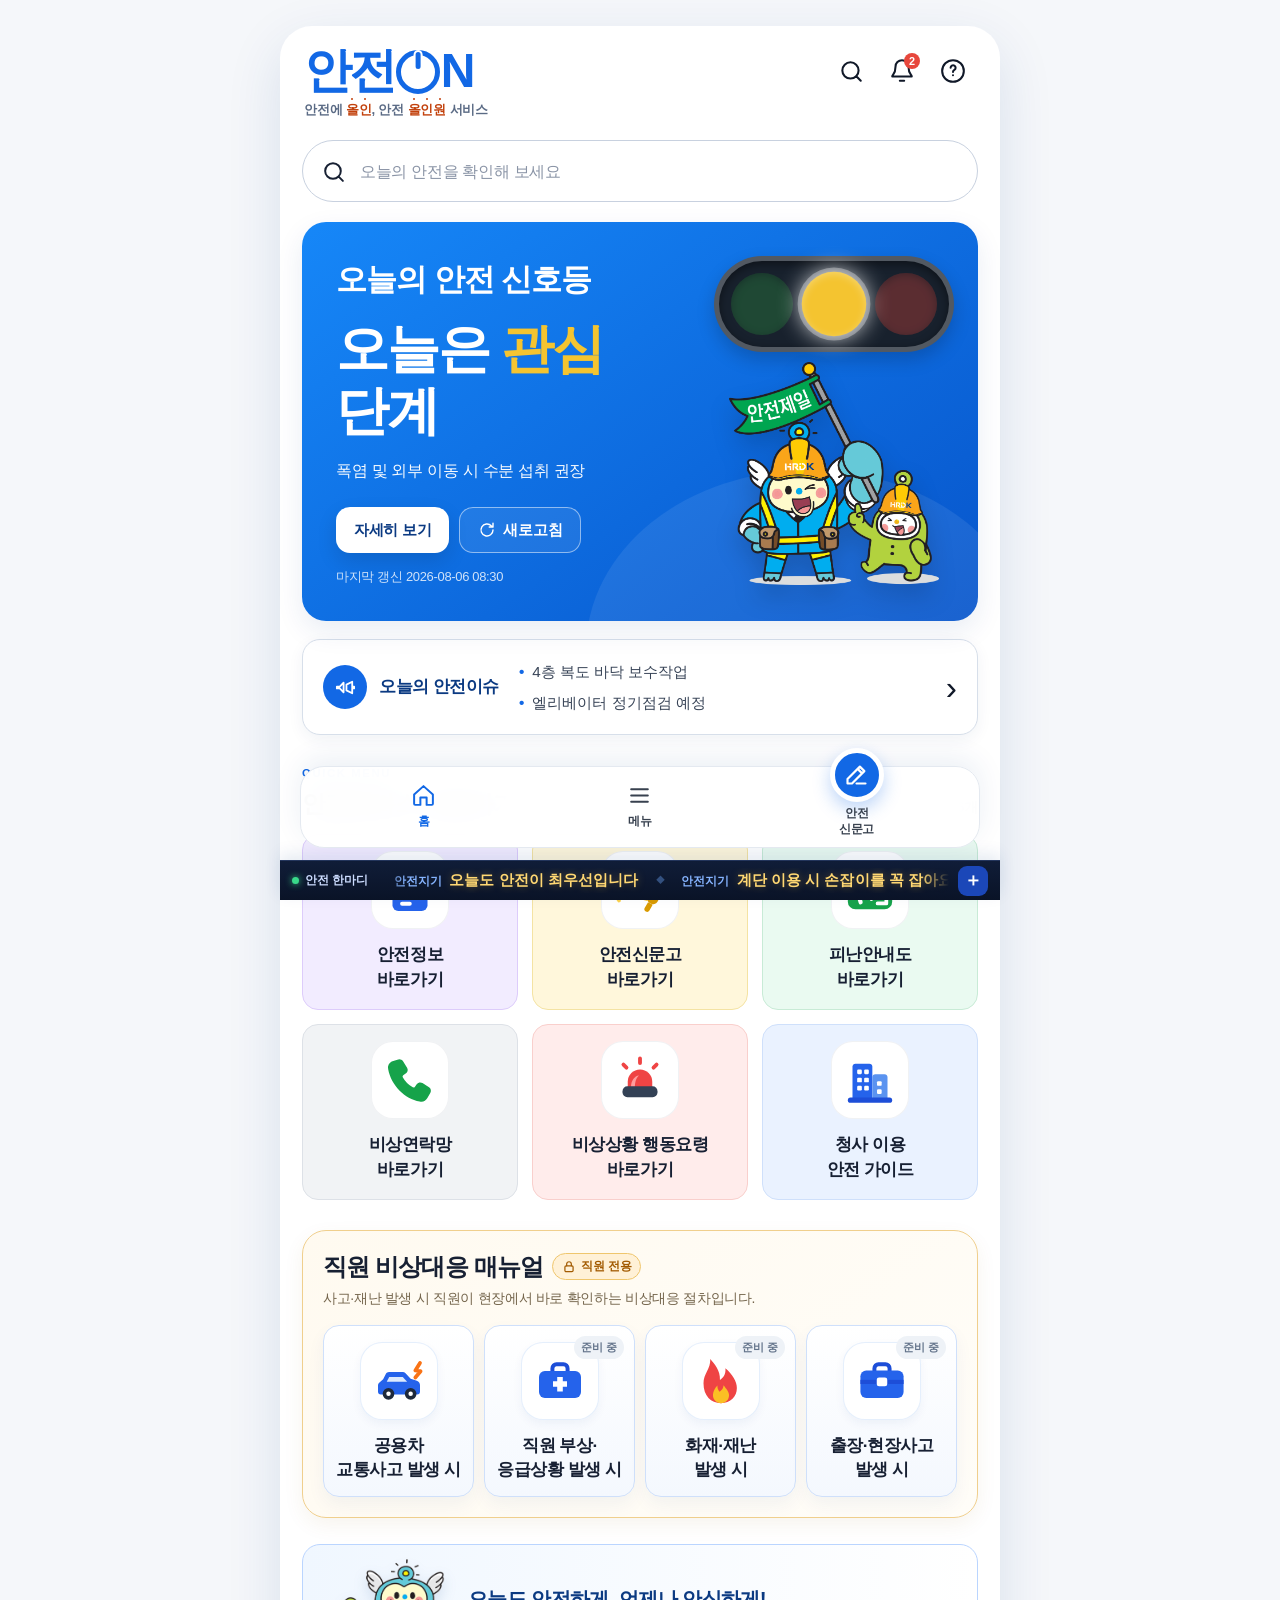
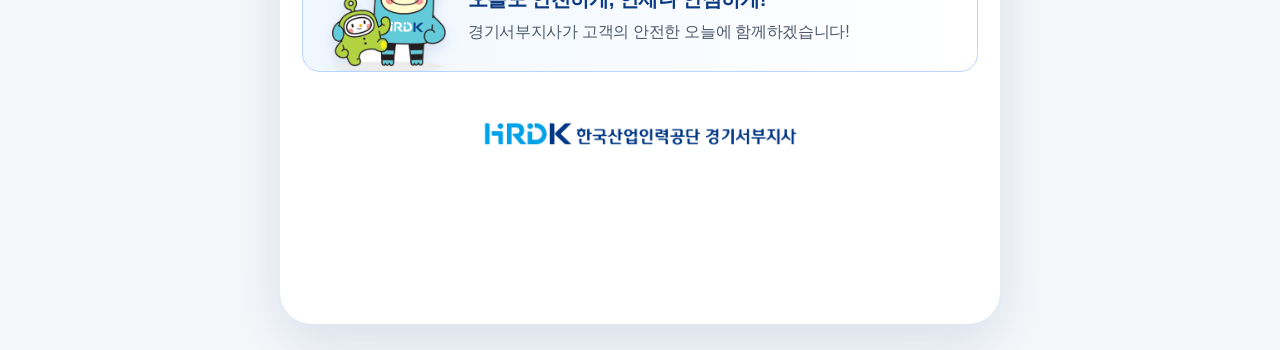
==== index.html @ dd5e11bb "Add files via upload" ====
<!doctype html>
<html lang="ko">
<head>
  <meta charset="utf-8">
  <meta name="viewport" content="width=device-width, initial-scale=1, viewport-fit=cover">
  <meta name="theme-color" content="#1268e5">
  <meta name="description" content="한국산업인력공단 경기서부지사 QR 통합 안전서비스 안전ON">
  <title>안전ON | 경기서부지사</title>
  <link rel="preconnect" href="https://cdn.jsdelivr.net" crossorigin>
  <link rel="stylesheet" as="style" crossorigin
        href="https://cdn.jsdelivr.net/gh/orioncactus/pretendard@v1.3.9/dist/web/variable/pretendardvariable-dynamic-subset.css">
  <style>
:root {
  --navy: #0b3a82;
  --blue: #1268e5;
  --blue-2: #1687f8;
  --pale-blue: #eaf4ff;
  --green: #2e9b43;
  --pale-green: #edf8ee;
  --yellow: #f4c430;
  --pale-yellow: #fff8dc;
  --red: #e7473c;
  --pale-red: #fff0ed;
  --purple: #7057c8;
  --pale-purple: #f4f0ff;
  --ink: #172033;
  --muted: #697386;
  --line: #dce3ec;
  --surface: #ffffff;
  --page: #f5f7fa;
  --shadow: 0 10px 28px rgba(11, 58, 130, 0.09);
  --radius-lg: 24px;
  --radius-md: 18px;
  --bottom-nav-height: 82px;
  --ticker-height: 40px;
  font-family: "Pretendard Variable", Pretendard, -apple-system, BlinkMacSystemFont,
               "Apple SD Gothic Neo", "Noto Sans KR", "Malgun Gothic", sans-serif;
  color: var(--ink);
  background: var(--page);

  /* 타이포 스케일 */
  --fs-display: clamp(2rem, 8vw, 3rem);
  --fs-h1: clamp(1.72rem, 7.2vw, 3.3rem);
  --fs-h2: clamp(1.16rem, 4.6vw, 1.5rem);
  --fs-card: clamp(1rem, 3.9vw, 1.08rem);
  --fs-body: clamp(.9rem, 3.5vw, 1rem);
  --fs-cap: clamp(.78rem, 3.1vw, .88rem);
  --ls-tight: -.03em;
  --ls-snug: -.02em;
}

* { box-sizing: border-box; }
html { scroll-behavior: smooth; background: var(--page); }
body {
  margin: 0; min-width: 320px; background: var(--page); color: var(--ink);
  font-size: 16px; font-weight: 500; line-height: 1.55; letter-spacing: var(--ls-snug);
  word-break: keep-all; overflow-wrap: break-word;
  -webkit-font-smoothing: antialiased; -moz-osx-font-smoothing: grayscale;
  text-rendering: optimizeLegibility;
  font-feature-settings: "tnum" 1;
}
h1, h2, h3 { letter-spacing: var(--ls-tight); }
button, input { font: inherit; }
button { -webkit-tap-highlight-color: transparent; }
img { max-width: 100%; display: block; }
svg { fill: none; stroke: currentColor; stroke-width: 1.9; stroke-linecap: round; stroke-linejoin: round; }
/* 채움형(솔리드) 컬러 아이콘 전용 */
svg.ic { stroke: none; stroke-width: 0; }
svg.ic * { stroke-linecap: round; stroke-linejoin: round; }

.skip-link {
  position: fixed; z-index: 9999; top: 8px; left: 8px; padding: 10px 14px;
  border-radius: 10px; background: #fff; color: var(--navy); transform: translateY(-150%);
}
.skip-link:focus { transform: translateY(0); }
.sr-only { position: absolute; width: 1px; height: 1px; overflow: hidden; clip: rect(0,0,0,0); white-space: nowrap; }

.app-shell {
  width: min(100%, 720px); margin: 0 auto; min-height: 100vh; background: var(--surface);
  padding: max(18px, env(safe-area-inset-top)) 22px calc(var(--bottom-nav-height) + var(--ticker-height) + env(safe-area-inset-bottom) + 24px);
}

.top-header { display: flex; align-items: flex-start; justify-content: space-between; gap: 16px; padding: 4px 2px 20px; }
.brand { color: inherit; text-decoration: none; display: inline-flex; flex-direction: column; gap: 2px; }
.brand-title { font-size: var(--fs-display); font-weight: 800; letter-spacing: -0.055em; line-height: .96; color: var(--blue); }
.brand-tagline { margin-top: 4px; font-size: .83rem; font-weight: 600; color: #5b6b85; letter-spacing: -.015em; line-height: 1.5; }
.brand-tagline strong { color: #c2410c; font-weight: 800; }
.dot-char { position: relative; display: inline-block; }
.dot-char::before { content: ""; position: absolute; top: -.16em; left: 50%; transform: translateX(-50%); width: .15em; height: .15em; border-radius: 50%; background: #c2410c; }
.brand-branch { font-size: .98rem; font-weight: 600; letter-spacing: -.02em; }
.power-o { position: relative; display: inline-block; width: .92em; height: .92em; line-height: .92em; box-sizing: border-box; text-align: center; color: transparent; border: .11em solid var(--blue); border-radius: 50%; margin: 0 .02em; vertical-align: -.13em; }
.power-o::after { content: ""; position: absolute; width: .1em; height: .34em; background: var(--blue); border: .05em solid #fff; border-radius: 999px; left: 50%; top: -.1em; transform: translateX(-50%); }
.header-actions { display: flex; gap: 5px; }
.icon-button, .modal-close { width: 46px; height: 46px; border: 0; background: transparent; border-radius: 14px; color: #101828; display: grid; place-items: center; cursor: pointer; }
.icon-button:hover, .icon-button:focus-visible, .modal-close:hover, .modal-close:focus-visible { background: var(--pale-blue); color: var(--blue); outline: none; }
.icon-button svg { width: 26px; height: 26px; }
.icon-button-badge { position: relative; }
.notice-badge-count { position: absolute; top: 5px; right: 5px; min-width: 16px; height: 16px; padding: 0 4px; box-sizing: border-box; border-radius: 999px; background: #e7473c; color: #fff; font-size: .68rem; font-weight: 800; line-height: 16px; text-align: center; pointer-events: none; }
.notice-badge-count[hidden] { display: none; }

.search-section { margin-bottom: 20px; }
/* 안전 한마디 · 하단 고정 전광판 */
.ticker-bar { position: fixed; z-index: 92; left: 50%; transform: translateX(-50%); bottom: 0; width: min(100%, 720px); display: flex; align-items: center; gap: 9px; height: calc(var(--ticker-height) + env(safe-area-inset-bottom)); padding: 0 12px env(safe-area-inset-bottom); background: linear-gradient(180deg, #101d38, #0a1327); border-top: 1px solid #24365d; box-shadow: 0 -6px 16px rgba(11,58,130,.10); }
.ticker-label { flex: 0 0 auto; display: inline-flex; align-items: center; gap: 6px; color: #cdddff; font-weight: 800; font-size: .74rem; letter-spacing: -.01em; white-space: nowrap; }
.ticker-live { width: 7px; height: 7px; border-radius: 50%; background: #39d98a; box-shadow: 0 0 7px #39d98a; animation: tickerLive 1.6s infinite; }
@keyframes tickerLive { 0% { box-shadow: 0 0 0 0 rgba(57,217,138,.5); } 70% { box-shadow: 0 0 0 7px rgba(57,217,138,0); } 100% { box-shadow: 0 0 0 0 rgba(57,217,138,0); } }
.ticker-viewport { flex: 1 1 auto; min-width: 0; overflow: hidden; -webkit-mask-image: linear-gradient(90deg, transparent, #000 5%, #000 95%, transparent); mask-image: linear-gradient(90deg, transparent, #000 5%, #000 95%, transparent); }
.ticker-track { display: inline-flex; align-items: center; white-space: nowrap; will-change: transform; }
.ticker-track:hover { animation-play-state: paused; }
@keyframes tickerScroll { from { transform: translateX(0); } to { transform: translateX(-50%); } }
.ticker-item { display: inline-flex; align-items: baseline; gap: 7px; padding: 0 17px; color: #ffd873; font-weight: 700; font-size: .92rem; letter-spacing: .005em; text-shadow: 0 0 8px rgba(255,196,64,.35); }
.ticker-item .who { color: #86b4ff; font-weight: 800; font-size: .74rem; text-shadow: none; }
.ticker-sep { color: #33507f; font-size: .58rem; }
.ticker-add { flex: 0 0 auto; width: 30px; height: 30px; border: 0; border-radius: 9px; background: #1b47b8; color: #fff; font-weight: 800; font-size: 1.15rem; line-height: 1; cursor: pointer; }
.ticker-add:hover { background: #1740a6; }
.ticker-backdrop { position: fixed; inset: 0; z-index: 150; background: rgba(8,14,28,.42); }
.ticker-pop { position: fixed; z-index: 160; left: 50%; transform: translateX(-50%); bottom: calc(var(--ticker-height) + env(safe-area-inset-bottom) + 10px); width: min(calc(100% - 28px), 560px); background: #fff; border: 1px solid #e0e7f1; border-radius: 16px; padding: 14px; box-shadow: 0 18px 44px rgba(11,58,130,.24); }
.tc-head { display: flex; align-items: center; justify-content: space-between; margin-bottom: 11px; }
.tc-head strong { color: var(--navy); font-size: 1rem; font-weight: 800; letter-spacing: -.02em; }
.tc-close { border: 0; background: #eef1f6; color: #55607a; width: 30px; height: 30px; border-radius: 9px; font-size: 1.2rem; line-height: 1; cursor: pointer; }
.tc-close:hover { background: #e2e7ef; }
.tc-row { display: flex; gap: 8px; }
.tc-nick { flex: 0 0 100px; width: 100px; }
.tc-msg { flex: 1 1 auto; min-width: 0; }
.tc-nick, .tc-msg { height: 46px; border: 1.5px solid #cdd7e5; border-radius: 12px; padding: 0 13px; font-size: .98rem; font-weight: 500; color: var(--ink); background: #fff; outline: none; font-family: inherit; }
.tc-nick:focus, .tc-msg:focus { border-color: var(--blue); box-shadow: 0 0 0 3px rgba(18,104,229,.12); }
.tc-send { flex: 0 0 auto; height: 46px; padding: 0 18px; border: 0; border-radius: 12px; background: var(--blue); color: #fff; font-weight: 800; font-size: .96rem; cursor: pointer; font-family: inherit; }
.tc-send:hover { background: #0a4fc0; }
.tc-send:disabled { opacity: .55; cursor: default; }
.tc-hint { margin: 9px 2px 0; color: var(--muted); font-size: .82rem; }
.ticker-recent { list-style: none; margin: 12px 0 0; padding: 0; display: grid; gap: 7px; max-height: 168px; overflow-y: auto; }
.ticker-recent:empty { display: none; }
.ticker-recent li { display: flex; gap: 9px; align-items: baseline; padding: 9px 11px; background: #f5f8fc; border-radius: 11px; }
.ticker-recent li b { flex: 0 0 auto; color: var(--blue); font-size: .82rem; font-weight: 800; }
.ticker-recent li span { color: var(--ink); font-size: .92rem; font-weight: 500; word-break: break-all; }
@media (max-width: 420px) { .tc-nick { flex-basis: 84px; width: 84px; } .ticker-label { font-size: .7rem; } .ticker-item { font-size: .88rem; } }

.search-box { height: 62px; display: flex; align-items: center; gap: 12px; border: 1.5px solid #c8d1df; border-radius: 999px; padding: 0 18px; background: #fff; transition: border-color .2s, box-shadow .2s; }
.search-box:focus-within { border-color: var(--blue); box-shadow: 0 0 0 4px rgba(18,104,229,.12); }
.search-box svg { width: 25px; height: 25px; flex: 0 0 auto; }
.search-box input { width: 100%; border: 0; outline: 0; background: transparent; color: var(--ink); font-size: 1.02rem; font-weight: 500; letter-spacing: -.02em; min-width: 0; }
.search-box input::placeholder { color: #8a94a6; }
.clear-search { width: 34px; height: 34px; border: 0; border-radius: 50%; background: #edf1f6; color: #566072; font-size: 1.35rem; cursor: pointer; }

.hero-card {
  border-radius: var(--radius-lg); background: linear-gradient(145deg, var(--blue-2), #0755cb);
  color: #fff; overflow: hidden; box-shadow: var(--shadow); margin-bottom: 18px; position: relative;
}
.hero-card::before { content: ""; position: absolute; inset: auto -8% -52% 42%; height: 90%; background: rgba(255,255,255,.08); border-radius: 50%; }
.hero-content { min-height: 345px; padding: 34px; display: grid; grid-template-columns: minmax(0,1.25fr) minmax(160px,.75fr); align-items: center; gap: 20px; position: relative; z-index: 1; }
.eyebrow { margin: 0 0 14px; font-size: clamp(1.34rem, 4.8vw, 1.94rem); font-weight: 700; letter-spacing: -.032em; }
.status-title { margin: 0; font-size: clamp(1.96rem, 7vw, 3.3rem); line-height: 1.16; letter-spacing: -.042em; font-weight: 800; }
.status-title strong { color: var(--yellow); }
.status-summary { margin: 16px 0 0; font-size: 1.02rem; line-height: 1.62; color: rgba(255,255,255,.97); font-weight: 500; white-space: pre-line; word-break: keep-all; overflow-wrap: normal; }
.hero-actions { display: flex; gap: 10px; align-items: center; margin-top: 24px; flex-wrap: wrap; }
.primary-button, .ghost-button { min-height: 46px; border-radius: 14px; padding: 0 18px; font-size: .96rem; font-weight: 700; letter-spacing: -.02em; cursor: pointer; }
.primary-button { border: 0; background: #fff; color: var(--navy); box-shadow: 0 8px 20px rgba(0,0,0,.12); }
.ghost-button { border: 1px solid rgba(255,255,255,.5); color: #fff; background: rgba(255,255,255,.08); display: inline-flex; align-items: center; gap: 7px; }
.ghost-button svg { width: 18px; height: 18px; }
.primary-button:hover, .primary-button:focus-visible { transform: translateY(-1px); outline: 3px solid rgba(255,255,255,.35); }
.ghost-button:hover, .ghost-button:focus-visible { background: rgba(255,255,255,.16); outline: none; }
.updated-at { margin: 14px 0 0; font-size: .81rem; font-weight: 500; color: rgba(255,255,255,.8); }
.hero-visual { align-self: stretch; display: flex; flex-direction: column; align-items: center; justify-content: space-between; min-width: 0; }
.traffic-light { background: #18212d; border: 5px solid rgba(255,255,255,.25); border-radius: 999px; padding: 12px; display: flex; gap: 10px; box-shadow: inset 0 3px 10px rgba(0,0,0,.45), 0 8px 18px rgba(0,0,0,.18); }
.light { width: clamp(42px, 8vw, 62px); aspect-ratio: 1; border-radius: 50%; opacity: .32; box-shadow: inset 0 2px 8px rgba(0,0,0,.4); transition: opacity .25s, transform .25s, box-shadow .25s; }
.light-green { background: var(--green); }
.light-yellow { background: var(--yellow); }
.light-red { background: var(--red); }
.light.is-active { opacity: 1; transform: scale(1.04); box-shadow: 0 0 0 4px rgba(255,255,255,.32), 0 0 24px currentColor, inset 0 2px 8px rgba(255,255,255,.3); }
.hero-mascot { width: min(100%, 210px); max-height: 228px; object-fit: contain; filter: drop-shadow(0 12px 12px rgba(0,0,0,.16)); }

.notice-card { margin-bottom: 30px; scroll-margin-top: 18px; }
.notice-button { width: 100%; min-height: 96px; border: 1px solid #d7dfea; border-radius: var(--radius-md); background: #fff; display: grid; grid-template-columns: 180px 1fr 28px; align-items: center; gap: 16px; padding: 18px 20px; cursor: pointer; box-shadow: 0 5px 16px rgba(20,50,100,.06); text-align: left; }
.notice-button:hover, .notice-button:focus-visible { border-color: var(--blue); outline: 3px solid rgba(18,104,229,.1); }
.notice-label { display: flex; align-items: center; gap: 12px; color: var(--navy); font-size: 1.04rem; font-weight: 800; letter-spacing: -.03em; }
.round-icon { width: 44px; height: 44px; border-radius: 50%; display: grid; place-items: center; flex: 0 0 auto; }
.round-icon.blue { color: #fff; background: var(--blue); }
.round-icon svg { width: 23px; height: 23px; }
.notice-preview { min-width: 0; display: grid; gap: 7px; font-size: .95rem; font-weight: 500; color: #384457; }
.notice-preview span { overflow: hidden; text-overflow: ellipsis; white-space: nowrap; }
.notice-preview span::before { content: "•"; color: var(--blue); margin-right: 8px; font-weight: 900; }
.chevron { font-size: 2.1rem; line-height: 1; color: #101828; justify-self: end; }

.quick-section { margin-bottom: 24px; }
.section-heading-row { display: flex; justify-content: space-between; align-items: end; gap: 16px; margin-bottom: 15px; }
.section-kicker { margin: 0 0 5px; font-size: .71rem; color: var(--blue); font-weight: 800; letter-spacing: .14em; }
.section-heading-row h2 { margin: 0; font-size: var(--fs-h2); letter-spacing: -.035em; font-weight: 800; line-height: 1.3; }
.menu-count { color: var(--muted); font-size: .88rem; font-weight: 600; }
.quick-grid { display: grid; grid-template-columns: repeat(3, minmax(0,1fr)); gap: 14px; }
.quick-card { min-height: 176px; border: 1px solid var(--card-border); border-radius: 16px; background: var(--card-bg); padding: 16px 14px 14px; color: var(--ink); text-align: center; cursor: pointer; display: flex; flex-direction: column; align-items: center; position: relative; overflow: hidden; transition: transform .18s, border-color .18s; }
.quick-card:hover, .quick-card:focus-visible { transform: translateY(-2px); border-color: var(--card-accent); outline: none; }
.quick-icon { width: 78px; height: 78px; display: grid; place-items: center; color: var(--card-accent); margin: 0 auto 13px; border-radius: 22px; background: #fff; box-shadow: inset 0 0 0 1px rgba(15,35,70,.06); }
.quick-icon svg { width: 56px; height: 56px; stroke-width: 1.95; }
.quick-title { font-size: var(--fs-card); line-height: 1.42; letter-spacing: -.028em; font-weight: 700; white-space: pre-line; word-break: keep-all; overflow-wrap: normal; text-align: center; }
.quick-description { display: none; }
.quick-chevron { display: none; }
.empty-state { text-align: center; padding: 38px 20px; border: 1px dashed #c7d1df; border-radius: var(--radius-md); color: var(--muted); }
.empty-state strong { color: var(--ink); }
.empty-state p { margin-bottom: 0; }

.reminder-banner { min-height: 126px; border: 1px solid #bad5ff; border-radius: var(--radius-md); background: linear-gradient(90deg, #f0f7ff, #fff); display: grid; grid-template-columns: 135px 1fr; align-items: end; gap: 10px; padding: 14px 20px 0; overflow: hidden; margin: 26px 0 24px; }
.banner-mascot { object-fit: contain; align-self: end; filter: drop-shadow(0 6px 7px rgba(11,58,130,.12)); }
.mascot-pair { width: 132px; max-height: 112px; }
.reminder-copy { align-self: center; display: flex; flex-direction: column; gap: 7px; min-width: 0; }
.reminder-copy strong { color: var(--navy); font-size: clamp(1.14rem, 2.4vw, 1.28rem); line-height: 1.35; letter-spacing: -.03em; font-weight: 800; white-space: nowrap; word-break: keep-all; }
.reminder-copy span { color: #4e596b; font-size: clamp(.92rem, 2vw, 1rem); font-weight: 500; line-height: 1.55; word-break: keep-all; overflow-wrap: normal; }
.site-footer { text-align: center; display: flex; flex-direction: column; gap: 7px; color: var(--muted); font-size: .92rem; line-height: 1.55; padding: 14px 0 30px; }
.site-footer span { font-weight: 600; }
.site-footer strong { color: var(--navy); font-size: 1.24rem; letter-spacing: -.03em; }
.footer-logo { max-width: 320px; width: 84%; height: auto; margin: 10px auto 0; }

.bottom-nav { position: fixed; z-index: 100; left: 50%; bottom: calc(var(--ticker-height) + env(safe-area-inset-bottom)); transform: translateX(-50%); width: min(100%, 720px); height: var(--bottom-nav-height); padding: 7px 14px; background: rgba(255,255,255,.97); backdrop-filter: blur(18px); border-top: 1px solid #e4e9f0; display: grid; grid-template-columns: repeat(3,1fr); box-shadow: 0 -8px 28px rgba(11,58,130,.08); }
.nav-item { border: 0; background: transparent; color: #38414f; min-width: 0; display: flex; flex-direction: column; justify-content: center; align-items: center; gap: 4px; cursor: pointer; border-radius: 12px; font-size: .78rem; font-weight: 600; letter-spacing: -.03em; }
.nav-item svg { width: 25px; height: 25px; }
.nav-item.is-active { color: var(--blue); font-weight: 800; }
.nav-item:focus-visible { outline: 3px solid rgba(18,104,229,.16); }
.nav-report { position: relative; }
.nav-report-circle { width: 54px; height: 54px; margin-top: -29px; border-radius: 50%; background: var(--blue); color: #fff; display: grid; place-items: center; border: 5px solid #fff; box-shadow: 0 7px 18px rgba(18,104,229,.28); }
.nav-report-circle svg { width: 27px; height: 27px; }
.nav-report span:last-child { line-height: 1.25; text-align: center; }

.modal-backdrop { position: fixed; z-index: 1000; inset: 0; background: rgba(11,24,43,.56); display: grid; place-items: end center; padding: 18px; }
.modal-backdrop[hidden] { display: none; }
.modal { width: min(100%, 650px); max-height: min(82vh, 760px); background: #fff; border-radius: 26px; box-shadow: 0 28px 80px rgba(0,0,0,.28); overflow: hidden; display: flex; flex-direction: column; animation: modal-in .2s ease-out; }
@keyframes modal-in { from { opacity: 0; transform: translateY(20px) scale(.98); } }
.modal-header { padding: 22px 22px 16px; display: flex; justify-content: space-between; gap: 16px; align-items: flex-start; border-bottom: 1px solid #edf0f4; }
.modal-header h2 { margin: 0; font-size: 1.4rem; letter-spacing: -.032em; font-weight: 800; }
.modal-kicker { margin: 0 0 5px; color: var(--blue); font-weight: 800; font-size: .74rem; letter-spacing: .1em; }
.modal-close { background: #f1f4f8; font-size: 1.6rem; flex: 0 0 auto; }
.modal-body { padding: 22px; overflow-y: auto; font-size: .97rem; line-height: 1.68; }
.modal-body > :first-child { margin-top: 0; }
.modal-body h3 { font-size: 1.05rem; margin: 22px 0 8px; color: var(--navy); font-weight: 800; }
.modal-body p { color: #465064; }
.modal-body ul { margin: 8px 0 0; padding-left: 20px; }
.modal-body li + li { margin-top: 8px; }
.detail-grid { display: grid; grid-template-columns: 110px 1fr; gap: 10px 16px; padding: 16px; border-radius: 16px; background: #f7f9fc; }
.detail-grid dt { color: var(--muted); font-weight: 600; }
.detail-grid dd { margin: 0; font-weight: 600; }
.notice-list { display: grid; gap: 12px; }
.notice-item { border: 1px solid #dce3ec; border-radius: 16px; padding: 16px; }
.notice-top { display: flex; gap: 9px; align-items: center; flex-wrap: wrap; }
.notice-badge { display: inline-flex; align-items: center; min-height: 26px; padding: 0 10px; border-radius: 999px; font-size: .76rem; font-weight: 800; }
.notice-badge.긴급 { background: #ffe6e3; color: #b42318; }
.notice-badge.일반 { background: #eaf4ff; color: var(--blue); }
.notice-badge.안내 { background: #edf8ee; color: #237d35; }
.notice-item h3 { margin: 0; color: var(--ink); }
.notice-content { margin: 8px 0 0; color: var(--ink); font-size: .95rem; line-height: 1.62; white-space: pre-line; word-break: keep-all; overflow-wrap: anywhere; }
.notice-meta { color: var(--muted); font-size: .83rem; margin: 8px 0; }
.contact-list, .content-list { display: grid; gap: 10px; }
.contact-button, .content-row { display: flex; align-items: center; justify-content: space-between; gap: 16px; border: 1px solid #dce3ec; border-radius: 15px; padding: 15px 16px; background: #fff; color: inherit; text-decoration: none; width: 100%; font: inherit; text-align: left; cursor: default; }
.contact-button strong, .content-row strong { display: block; color: var(--navy); font-size: 1rem; font-weight: 700; letter-spacing: -.025em; }
.contact-button span, .content-row span { color: var(--muted); font-size: .88rem; font-weight: 500; margin-top: 3px; display: block; }
.contact-button:hover { border-color: var(--blue); background: var(--pale-blue); }
.contact-info { min-width: 0; }
.contact-nums { display: flex; flex-direction: column; align-items: flex-end; gap: 7px; flex: 0 0 auto; }
.contact-num { display: inline-flex; align-items: center; justify-content: center; min-height: 36px; padding: 0 14px; border-radius: 11px; background: var(--pale-blue); color: var(--blue); font-weight: 800; font-size: 1rem; letter-spacing: -.01em; text-decoration: none; white-space: nowrap; border: 1px solid #cfe0fb; }
.contact-num:hover, .contact-num:focus-visible { background: var(--blue); color: #fff; outline: none; }
.contact-num.is-off { background: #eef1f5; color: var(--muted); border-color: #e1e6ee; }
.manual-row { align-items: center; }
.manual-info { min-width: 0; }
.manual-actions { display: flex; gap: 8px; flex: 0 0 auto; }
.manual-btn { display: inline-flex; align-items: center; justify-content: center; min-height: 40px; padding: 0 15px; border-radius: 11px; font-size: .92rem; font-weight: 800; letter-spacing: -.02em; text-decoration: none; cursor: pointer; border: 1px solid transparent; white-space: nowrap; }
.manual-doc { background: var(--blue); color: #fff; }
.manual-doc:hover, .manual-doc:focus-visible { background: #0a4fc0; outline: none; }
.manual-video { background: #fff; color: var(--navy); border-color: #d7dfea; }
.manual-video:hover, .manual-video:focus-visible { background: var(--pale-blue); border-color: var(--blue); outline: none; }
.content-row-link { cursor: pointer; }
.content-row-link:hover, .content-row-link:focus-visible { border-color: var(--blue); background: var(--pale-blue); outline: none; }
.content-notice { display: block; margin-top: 6px; color: var(--blue); font-size: .78rem; font-weight: 700; }
.content-arrow { font-size: 1.6rem; line-height: 1; color: #97a2b5; flex: 0 0 auto; }
.menu-modal-grid { display: grid; grid-template-columns: repeat(2,minmax(0,1fr)); gap: 10px; }
.menu-modal-grid button { min-height: 74px; border: 1px solid #dce3ec; border-radius: 15px; background: #fff; font-size: .98rem; font-weight: 700; letter-spacing: -.025em; color: var(--ink); cursor: pointer; }
.menu-modal-grid button:hover { border-color: var(--blue); background: var(--pale-blue); }

.modal-lead { margin: 0 0 14px; color: #586174; font-size: .88rem; }
.floor-grid { display: grid; grid-template-columns: 1fr; gap: 16px; }
.floor-card { margin: 0; border: 1px solid #dce3ec; border-radius: 16px; overflow: hidden; background: #fff; }
.floor-card-image { position: relative; display: block; width: 100%; padding: 0; margin: 0; border: 0; background: #fffceb; cursor: zoom-in; }
.floor-card-image img { width: 100%; height: auto; display: block; }
.floor-card-zoom { position: absolute; right: 10px; bottom: 10px; width: 34px; height: 34px; border-radius: 50%; background: rgba(11,58,130,.78); color: #fff; display: grid; place-items: center; font-size: 1.2rem; font-weight: 900; }
.floor-card-caption { display: flex; align-items: center; justify-content: space-between; padding: 12px 14px; border-top: 1px solid #edf0f4; }
.floor-card-label { font-size: 1rem; font-weight: 800; color: var(--navy); }
.floor-card-download { min-height: 34px; display: inline-flex; align-items: center; padding: 0 12px; border-radius: 10px; background: var(--pale-blue); font-size: .82rem; font-weight: 800; color: var(--blue); text-decoration: none; }
.floor-card-download:hover { background: #dcebff; }

.lightbox-backdrop { position: fixed; z-index: 1300; inset: 0; background: rgba(4,10,20,.88); display: grid; place-items: center; padding: 16px; }
.lightbox-backdrop[hidden] { display: none; }
.lightbox { position: relative; width: 100%; max-width: 900px; max-height: 92vh; display: flex; flex-direction: column; align-items: center; gap: 14px; }
.lightbox img { max-width: 100%; max-height: 74vh; object-fit: contain; border-radius: 10px; background: #fff; box-shadow: 0 18px 45px rgba(0,0,0,.35); }
.lightbox-close { position: absolute; top: -46px; right: 0; width: 40px; height: 40px; border-radius: 50%; border: 0; background: #fff; color: #101828; font-size: 1.4rem; line-height: 1; cursor: pointer; box-shadow: 0 6px 16px rgba(0,0,0,.3); }
.lightbox-actions { display: flex; gap: 10px; }
.lightbox-download { min-height: 46px; padding: 0 22px; display: inline-flex; align-items: center; justify-content: center; border-radius: 12px; background: #fff; color: var(--navy); font-weight: 800; text-decoration: none; box-shadow: 0 8px 18px rgba(0,0,0,.2); }

@media (min-width: 480px) {
  .floor-grid { grid-template-columns: repeat(2, minmax(0,1fr)); }
}

@media (max-width: 480px) {
  .lightbox-close { top: 6px; right: 6px; background: rgba(255,255,255,.94); }
  .lightbox img { max-height: 66vh; }
}

.toast { position: fixed; z-index: 1200; left: 50%; bottom: calc(var(--bottom-nav-height) + 20px + env(safe-area-inset-bottom)); transform: translate(-50%, 20px); width: min(calc(100% - 40px), 520px); background: #172033; color: #fff; border-radius: 14px; padding: 13px 17px; text-align: center; font-size: .9rem; opacity: 0; pointer-events: none; transition: opacity .2s, transform .2s; box-shadow: 0 12px 34px rgba(0,0,0,.22); }
.toast.is-visible { opacity: 1; transform: translate(-50%, 0); }
.noscript { position: fixed; inset: auto 20px 20px; background: #7a271a; color: #fff; padding: 14px; border-radius: 12px; z-index: 2000; }

@media (max-width: 620px) {
  .app-shell { padding-left: 14px; padding-right: 14px; }
  .hero-content {
    min-height: 278px; padding: 24px 18px 20px;
    display: grid; grid-template-columns: minmax(0,1fr) auto;
    grid-template-areas:
      "eyebrow eyebrow"
      "title   light"
      "summary mascot"
      "actions mascot"
      "updated mascot";
    align-items: center; column-gap: 14px; row-gap: 4px;
  }
  .hero-copy, .hero-visual { display: contents; }
  .eyebrow { grid-area: eyebrow; margin-bottom: 6px; }
  .status-title { grid-area: title; }
  .status-summary { grid-area: summary; max-width: none; }
  .hero-actions { grid-area: actions; }
  .updated-at { grid-area: updated; }
  .traffic-light { grid-area: light; justify-self: end; align-self: center; padding: 7px; gap: 6px; border-width: 4px; }
  .light { width: clamp(24px, 6.6vw, 30px); }
  .hero-mascot { grid-area: mascot; justify-self: end; align-self: end; width: min(100%, 108px); max-height: 120px; }
  .eyebrow { font-size: clamp(1.05rem, 4.5vw, 1.35rem); margin-bottom: 10px; }
  .status-title { font-size: clamp(1.68rem, 7.6vw, 2.25rem); }
  .status-summary { max-width: none; font-size: .88rem; line-height: 1.52; }
  .hero-actions { max-width: none; margin-top: 16px; gap: 7px; }
  .primary-button, .ghost-button { min-height: 42px; padding: 0 11px; font-size: .78rem; }
  .updated-at { margin-top: 10px; font-size: .72rem; }
  .notice-button { grid-template-columns: 1fr 28px; min-height: 108px; }
  .notice-label { grid-column: 1; }
  .notice-preview { grid-column: 1; }
  .chevron { grid-column: 2; grid-row: 1 / 3; }
  .quick-grid { grid-template-columns: repeat(3,minmax(0,1fr)); gap: 9px; }
  .quick-card { min-height: 150px; padding: 13px 8px 12px; }
  .quick-icon { width: 62px; height: 62px; margin-bottom: 9px; border-radius: 18px; }
  .quick-icon svg { width: 46px; height: 46px; }
  .quick-title { font-size: clamp(.95rem, 3.75vw, 1.02rem); line-height: 1.4; word-break: keep-all; overflow-wrap: normal; }
  .quick-description { display:none; }
  .quick-chevron { right: 9px; bottom: 9px; font-size: 1.35rem; }
  .reminder-banner { grid-template-columns: 98px 1fr; min-height: 114px; padding-left: 9px; padding-right: 9px; }
  .mascot-pair { width: 96px; max-height: 104px; }
  .reminder-copy strong { font-size: .95rem; }
  .reminder-copy span { font-size: .8rem; }
}

@media (max-width: 390px) {
  .app-shell { padding-left: 13px; padding-right: 13px; }
  .top-header { padding-bottom: 16px; }
  .brand-title { font-size: 2.15rem; }
  .brand-branch { font-size: .85rem; }
  .brand-tagline { font-size: .74rem; }
  .header-actions { gap: 0; }
  .icon-button { width: 40px; height: 42px; }
  .search-box { height: 56px; padding: 0 14px; }
  .hero-content { min-height: 264px; padding: 21px 14px 18px; grid-template-columns: minmax(0,1fr) auto; column-gap: 12px; row-gap: 4px; }
  .hero-copy { padding-right: 0; }
  .hero-visual { width: 100%; gap: 8px; }
  .hero-mascot { width: 92px; max-height: 112px; }
  .traffic-light { border-width: 4px; padding: 6px; gap: 5px; }
  .light { width: 27px; }
  .status-title { font-size: 1.72rem; }
  .status-summary { font-size: .82rem; max-width: none; }
  .primary-button, .ghost-button { padding: 0 13px; font-size: .82rem; }
  .quick-grid { gap: 7px; }
  .quick-card { padding: 12px 6px 11px; min-height: 142px; }
  .quick-icon { width: 58px; height: 58px; margin-bottom: 8px; border-radius: 17px; }
  .quick-icon svg { width: 43px; height: 43px; }
  .quick-title { font-size: .93rem; line-height: 1.38; }
  .quick-description { display:none; }
  .reminder-banner { grid-template-columns: 78px 1fr; }
  .mascot-pair { width: 76px; }
  .reminder-copy strong { font-size: .86rem; }
  .reminder-copy span { font-size: .75rem; }
  .bottom-nav { padding-left: 5px; padding-right: 5px; }
  .nav-item { font-size: .69rem; }
  .modal-backdrop { padding: 10px; }
  .modal-body, .modal-header { padding-left: 18px; padding-right: 18px; }
  .detail-grid { grid-template-columns: 90px 1fr; }
}

@media (min-width: 721px) {
  body { padding: 26px 0; }
  .app-shell { border-radius: 32px; box-shadow: 0 18px 55px rgba(11,58,130,.12); min-height: calc(100vh - 52px); }
  .ticker-bar { bottom: 0; width: min(100%, 720px); }
  .bottom-nav { bottom: calc(var(--ticker-height) + env(safe-area-inset-bottom) + 12px); border-radius: 24px; border: 1px solid #e4e9f0; width: min(calc(100% - 40px), 680px); }
  .ticker-pop { bottom: calc(var(--ticker-height) + env(safe-area-inset-bottom) + 12px); }
  .modal-backdrop { place-items: center; }
}

@media (prefers-reduced-motion: reduce) {
  * { scroll-behavior: auto !important; animation: none !important; transition: none !important; }
}


/* 직원 비상대응 매뉴얼 */
.employee-section { margin: 30px 0 26px; }
.employee-panel {
  border: 1.5px solid #f0cf8d; border-radius: var(--radius-lg);
  background: linear-gradient(145deg, #fffaf0, #fffdf8); padding: 20px;
  box-shadow: 0 7px 20px rgba(145,97,14,.07);
}
.employee-heading-row { display:flex; align-items:flex-end; justify-content:space-between; gap:14px; margin-bottom:15px; }
.employee-heading-wrap { min-width:0; }
.employee-heading-line { display:flex; align-items:center; gap:9px; flex-wrap:wrap; }
.employee-heading-line h2 { margin:0; font-size:var(--fs-h2); letter-spacing:-.035em; font-weight: 800; line-height:1.3; }
.employee-badge {
  display:inline-flex; align-items:center; gap:5px; min-height:27px; padding:0 9px;
  border-radius:999px; background:#fff1d7; border:1px solid #efc66d;
  color:#a25a00; font-size:.76rem; font-weight:700; letter-spacing:-.02em; white-space:nowrap;
}
.employee-badge svg { width:14px; height:14px; stroke-width:2.1; }
.employee-caption { margin:6px 0 0; color:#74654c; font-size:.87rem; font-weight:500; line-height:1.55; word-break:keep-all; }
.employee-grid { display:grid; grid-template-columns:repeat(4,minmax(0,1fr)); gap:10px; }
.employee-card {
  min-height:164px; border:1px solid #cfe0fb; border-radius:16px; background:linear-gradient(180deg,#ffffff 0%, #f4f8fe 100%);
  color:var(--ink); text-decoration:none; padding:16px 10px 14px; display:flex;
  flex-direction:column; align-items:center; position:relative; overflow:hidden;
  transition:transform .18s, box-shadow .18s, border-color .18s; cursor:pointer; text-align:center; box-shadow: 0 8px 18px rgba(11,58,130,.05);
}
.employee-card:not(.is-disabled):hover, .employee-card:not(.is-disabled):focus-visible {
  transform:translateY(-2px); border-color:#94b8f3; box-shadow:0 12px 24px rgba(11,58,130,.10); outline:none;
}
.employee-card-icon { width:78px; height:78px; display:grid; place-items:center; color:#1a5bc7; margin: 0 auto 13px; border-radius: 22px; background: #ffffff; box-shadow: inset 0 0 0 1px rgba(47,122,229,.12), 0 4px 10px rgba(11,58,130,.05); }
.employee-card-icon svg { width:56px; height:56px; stroke-width:2; }
.employee-card-title { font-size:var(--fs-card); font-weight:700; line-height:1.42; letter-spacing:-.028em; word-break:keep-all; }
.employee-card-desc { display:none; }
.employee-card-arrow { display:none; }
.employee-card.is-disabled { opacity:1; cursor:default; }
.employee-card-state {
  position:absolute; top:10px; right:10px; padding:3px 7px; border-radius:999px;
  background:#eef2f7; color:#64748b; font-size:.68rem; font-weight:700;
}

@media (max-width:620px) {
  .employee-panel { padding:15px 12px; }
  .employee-heading-line h2 { font-size:1.20rem; }
  .employee-caption { font-size:.78rem; }
  .employee-grid { grid-template-columns:repeat(2,minmax(0,1fr)); gap:9px; }
  .employee-card { min-height:146px; padding:13px 8px 12px; }
  .employee-card-icon { width:62px; height:62px; margin-bottom:9px; border-radius:18px; }
  .employee-card-icon svg { width:46px; height:46px; }
  .employee-card-title { font-size:clamp(.95rem, 3.75vw, 1.02rem); }
  .employee-card-desc { display:none; }
}
@media (max-width:390px) {
  .employee-panel { padding:13px 9px; }
  .employee-heading-row { margin-bottom:11px; }
  .employee-heading-line { gap:6px; }
  .employee-heading-line h2 { font-size:1.08rem; }
  .employee-badge { min-height:24px; padding:0 7px; font-size:.68rem; }
  .employee-card { min-height:138px; padding:11px 6px 11px; }
  .employee-card-icon { width:58px; height:58px; border-radius:17px; }
  .employee-card-icon svg { width:43px; height:43px; }
  .employee-card-title { font-size:.93rem; }
  .employee-card-desc { display:none; }
}

</style>
  <script src="https://cdn.jsdelivr.net/npm/@supabase/supabase-js@2"></script>
  <script src="supabase-config.js"></script>
  <script>
window.SAFETY_CONFIG = {
  branchName: "경기서부지사",
  organizationName: "한국산업인력공단 경기서부지사",
  serviceName: "안전ON",

  safetyStatus: {
    level: "관심",
    updatedAt: "2026-08-06 08:30",
    title: "오늘은 관심 단계",
    summary: "폭염 및 외부 이동 시 수분 섭취 권장",
    reason: "폭염특보 및 높은 체감온도가 예상됩니다.",
    department: "안전관리 담당부서",
    action: [
      "야외 이동 시 물을 자주 섭취해 주세요.",
      "장시간 외부활동을 자제해 주세요.",
      "어지럼증·두통 등 온열질환 증상이 있으면 즉시 휴식해 주세요."
    ]
  },

  notices: [
    {
      type: "일반",
      title: "4층 복도 바닥 보수작업",
      date: "2026-08-06",
      time: "14:00~16:00",
      location: "청사 4층 복도",
      content: "작업구간 통행 시 미끄럼과 충돌에 주의해 주세요."
    },
    {
      type: "안내",
      title: "엘리베이터 정기점검 예정",
      date: "2026-08-07",
      time: "10:00~11:00",
      location: "청사 엘리베이터",
      content: "점검시간에는 계단을 이용해 주세요."
    }
  ],

  links: {
    report: "https://naver.me/5vJ4ANNe",
    buildingGuide: "#internal",
    emergency: "#internal",
    emergencyManual: "#internal",
    safetyNotice: "#internal",
    safetyResources: "#internal"
  },

  emergencyContacts: [
    { name: "화재·구조·구급", org: "부천소방서 중앙119안전센터", numbers: ["119", "032-650-4500"] },
    { name: "엘리베이터 고장 시", org: "현대엘리베이터 긴급구조센터", numbers: ["1577-0603"] },
    { name: "경기서부지사 안전 담당자", org: "이준석 과장", numbers: ["032-719-0811"] }
  ],

  floorPlans: [
    { label: "2층", title: "2층 자격시험부 피난안내도", image: "images/2층.png" },
    { label: "3층", title: "3층 피난안내도", image: "images/3층.png" }
  ],

  emergencyManual: [
    {
      title: "화재",
      text: "주변에 알리고 119에 신고한 뒤 가장 가까운 비상구로 대피합니다.",
      manual: "fire",
      video: "https://www.safetv.go.kr/base/video/view?playlistManagementIdx=&idx=2951&searchCategory="
    },
    {
      title: "지진",
      text: "책상 아래에서 몸을 보호하고 흔들림이 멈춘 뒤 계단으로 이동합니다.",
      manual: "quake",
      video: "https://www.safetv.go.kr/base/video/view?playlistManagementIdx=&idx=2971&searchCategory=1&menuLevel=2&menuNo=1"
    },
    {
      title: "응급환자",
      text: "119 신고 후 환자의 의식과 호흡을 확인하고 가능한 경우 응급처치를 시행합니다.",
      manual: "aed",
      video: "https://www.safetv.go.kr/base/video/view?playlistManagementIdx=&idx=2586&searchCategory="
    }
  ],

  safetyResources: [
    { title: "도급근로자 안전자료", text: "작업 전 안전수칙, 보호구 착용 및 위험요인 확인자료", type: "link", url: "https://m.worldjob.or.kr:444/lms/safetyEdu.do?idContMaster=300173" },
    { title: "기상특보 행동수칙", text: "폭염·한파·호우 등 기상상황별 안전수칙", type: "image", image: "images/기상특보_행동수칙.jpg" },
    { title: "청사 시설 이용수칙", text: "승강기·계단·주차장 등 주요 시설 안전수칙", type: "image", image: "images/청사_시설_이용수칙.jpg" }
  ],

  manualAssets: {
    fire: "[data-uri]",
    quake: "[data-uri]",
    aed: "[data-uri]"
  }
};

</script>
  <script>
(() => {
  "use strict";

  const config = window.SAFETY_CONFIG || {};
  const allowedLevels = ["정상", "관심", "주의"];
  const levelMeta = {
    정상: { color: "#2e9b43", pale: "#edf8ee", label: "정상" },
    관심: { color: "#f4c430", pale: "#fff8dc", label: "관심" },
    주의: { color: "#e7473c", pale: "#fff0ed", label: "주의" }
  };

  const quickMenus = [
    { key: "safetyNotice", title: "안전정보\n바로가기", description: "점검·공사·기상특보", keywords: "안전정보 공지 점검 공사 기상 기상특보 특보 날씨 폭염 한파 태풍 호우 재난문자 알림", icon: "documentInfo", accent: "#7c3aed", bg: "#f2ecff", border: "#ddccfb" },
    { key: "report", title: "안전신문고\n바로가기", description: "위험요인 즉시 신고", keywords: "안전신문고 신문고 신고 제보 민원 위험 위험요인 불편 접수 안전신고", icon: "megaphone2", accent: "#d99a00", bg: "#fff7db", border: "#f4e3a3" },
    { key: "buildingGuide", title: "피난안내도\n바로가기", description: "비상구·대피경로 안내", keywords: "피난 피난안내도 대피 대피경로 비상구 탈출 출구 층별 안내도 대피로", icon: "exitDoor", accent: "#2f9e6b", bg: "#eafaf1", border: "#c8ebd6" },
    { key: "emergency", title: "비상연락망\n바로가기", description: "응급상황 대응 정보", keywords: "비상연락망 연락처 연락 전화 번호 소방서 119 담당자 관리자 엘리베이터 고장 승강기 구조", icon: "phone", accent: "#64748b", bg: "#f1f3f5", border: "#dde1e7" },
    { key: "emergencyManual", title: "비상상황 행동요령\n바로가기", description: "화재·지진·응급처치", keywords: "비상 행동요령 매뉴얼 화재 불 지진 응급 응급처치 심폐소생술 CPR AED 자동심장충격기 심정지 쓰러짐 대피 대응 소화기", icon: "siren", accent: "#dc2626", bg: "#ffeceb", border: "#f9cfcc" },
    { key: "safetyResources", title: "청사 이용\n안전 가이드", description: "직원·도급근로자 자료", keywords: "청사 이용 가이드 안전가이드 직원 도급 근로자 자료 안전수칙 수칙 보호구 시설", icon: "building", accent: "#2563eb", bg: "#eaf2ff", border: "#cfe0fb" }
  ];

  const elements = {};
  let lastFocusedElement = null;
  let toastTimer = null;

  document.addEventListener("DOMContentLoaded", init);

  function init() {
    cacheElements();
    applyBasicConfig();
    renderSafetyStatus();
    renderNotices();
    renderQuickMenus(quickMenus);
    bindEvents();
  }

  function cacheElements() {
    [
      "menuSearch", "clearSearchButton", "searchResultText",
      "statusLevelText", "statusSummary", "updatedAt", "trafficLight", "noticePreview",
      "quickMenuGrid", "emptySearch", "visibleMenuCount", "modalBackdrop", "modalTitle",
      "modalKicker", "modalBody", "modalCloseButton", "toast", "statusDetailButton",
      "noticeOpenButton", "searchFocusButton", "noticeBellButton", "noticeBadge", "helpButton", "refreshButton",
      "lightboxBackdrop", "lightboxImage", "lightboxDownload", "lightboxCloseButton"
    ].forEach((id) => { elements[id] = document.getElementById(id); });
  }

  function applyBasicConfig() {
    document.title = `${config.serviceName || "안전ON"} | ${config.branchName || "경기서부지사"}`;
  }

  function currentStatus() {
    const source = config.safetyStatus || {};
    const level = allowedLevels.includes(source.level) ? source.level : "정상";
    return { ...source, level };
  }

  function renderSafetyStatus() {
    const status = currentStatus();
    const meta = levelMeta[status.level];
    elements.statusLevelText.textContent = status.level;
    elements.statusLevelText.style.color = meta.color;
    elements.statusSummary.textContent = status.summary || "현재 안내사항이 없습니다.";
    elements.updatedAt.textContent = status.updatedAt || "갱신시각 미입력";
    elements.trafficLight.setAttribute("aria-label", `${status.level} 단계`);
    document.querySelectorAll(".light").forEach((light) => {
      light.classList.toggle("is-active", light.dataset.level === status.level);
    });
  }

  function renderNotices() {
    const notices = Array.isArray(config.notices) ? config.notices : [];
    if (elements.noticeBadge) {
      if (notices.length) {
        elements.noticeBadge.textContent = notices.length > 99 ? "99+" : String(notices.length);
        elements.noticeBadge.hidden = false;
        elements.noticeBellButton.setAttribute("aria-label", `오늘의 안전이슈 ${notices.length}건 보기`);
      } else {
        elements.noticeBadge.hidden = true;
        elements.noticeBellButton.setAttribute("aria-label", "오늘의 안전이슈 보기");
      }
    }
    elements.noticePreview.innerHTML = "";
    if (!notices.length) {
      const span = document.createElement("span");
      span.textContent = "등록된 안전이슈가 없습니다.";
      elements.noticePreview.append(span);
      return;
    }
    notices.slice(0, 2).forEach((notice) => {
      const span = document.createElement("span");
      span.textContent = notice.title;
      elements.noticePreview.append(span);
    });
  }

  function renderQuickMenus(items) {
    elements.quickMenuGrid.innerHTML = "";
    items.forEach((item) => {
      const button = document.createElement("button");
      button.type = "button";
      button.className = "quick-card";
      button.dataset.key = item.key;
      button.style.setProperty("--card-accent", item.accent);
      button.style.setProperty("--card-bg", item.bg);
      button.style.setProperty("--card-border", item.border);
      button.setAttribute("aria-label", `${item.title}: ${item.description}`);
      button.innerHTML = `
        <span class="quick-icon" aria-hidden="true">${iconSvg(item.icon)}</span>
        <span class="quick-title">${escapeHtml(item.title)}</span>
        <span class="quick-description">${escapeHtml(item.description)}</span>
        <span class="quick-chevron" aria-hidden="true">›</span>`;
      button.addEventListener("click", () => handleMenu(item.key));
      elements.quickMenuGrid.append(button);
    });
    elements.visibleMenuCount.textContent = `${items.length}개`;
    elements.emptySearch.hidden = items.length > 0;
    elements.quickMenuGrid.hidden = items.length === 0;
  }

  function bindEvents() {
    elements.menuSearch.addEventListener("input", handleSearch);
    elements.clearSearchButton.addEventListener("click", clearSearch);
    elements.searchFocusButton.addEventListener("click", () => elements.menuSearch.focus());
    elements.noticeBellButton.addEventListener("click", openNoticesModal);
    elements.helpButton.addEventListener("click", openHelpModal);
    elements.statusDetailButton.addEventListener("click", openStatusModal);
    elements.noticeOpenButton.addEventListener("click", openNoticesModal);
    elements.refreshButton.addEventListener("click", () => {
      renderSafetyStatus();
      renderNotices();
      showToast("안전정보를 다시 불러왔습니다.");
    });
    elements.modalCloseButton.addEventListener("click", closeModal);
    elements.modalBackdrop.addEventListener("click", (event) => {
      if (event.target === elements.modalBackdrop) closeModal();
    });
    elements.lightboxCloseButton.addEventListener("click", closeLightbox);
    elements.lightboxBackdrop.addEventListener("click", (event) => {
      if (event.target === elements.lightboxBackdrop) closeLightbox();
    });
    document.addEventListener("keydown", (event) => {
      if (event.key !== "Escape") return;
      if (!elements.lightboxBackdrop.hidden) { closeLightbox(); return; }
      if (!elements.modalBackdrop.hidden) closeModal();
    });
    document.querySelectorAll(".bottom-nav .nav-item").forEach((button) => {
      button.addEventListener("click", () => handleBottomNav(button.dataset.action));
    });
    document.querySelectorAll("[data-coming-soon]").forEach((button) => {
      button.addEventListener("click", () => showToast(`${button.dataset.comingSoon} 매뉴얼은 준비 중입니다.`));
    });
  }

  function handleSearch() {
    const raw = elements.menuSearch.value.trim();
    const query = raw.toLocaleLowerCase("ko-KR");
    elements.clearSearchButton.hidden = !query;
    const filtered = !query ? quickMenus : quickMenus.filter((item) => `${item.title} ${item.description} ${item.keywords || ""}`.toLocaleLowerCase("ko-KR").includes(query));
    renderQuickMenus(filtered);
    elements.searchResultText.textContent = query
      ? `‘${raw}’ 관련 서비스 ${filtered.length}개를 찾았습니다.`
      : `${filtered.length}개의 메뉴가 검색되었습니다.`;
  }

  function clearSearch() {
    elements.menuSearch.value = "";
    elements.clearSearchButton.hidden = true;
    renderQuickMenus(quickMenus);
    elements.menuSearch.focus();
  }

  function handleBottomNav(action) {
    document.querySelectorAll(".bottom-nav .nav-item").forEach((item) => item.classList.toggle("is-active", item.dataset.action === action));
    switch (action) {
      case "home": window.scrollTo({ top: 0, behavior: "smooth" }); break;
      case "report": handleMenu("report"); break;
      case "menu": openMenuModal(); break;
      default: break;
    }
  }

  function playReportSound() {
    const sound = document.getElementById("reportSound");
    if (!sound) return;
    try {
      sound.currentTime = 0;
      sound.play().catch(() => {});
    } catch (err) { /* 자동재생 정책으로 재생이 막힐 수 있음 */ }
  }

  function handleMenu(key) {
    if (key === "report") {
      playReportSound();
    }
    const url = config.links?.[key] || "#";
    if (url && url !== "#" && url !== "#internal") {
      window.open(url, "_blank", "noopener,noreferrer");
      return;
    }
    if (key === "report") {
      showToast("안전신문고 연결 주소 준비 중입니다. config.js에서 URL을 입력해 주세요.");
      return;
    }
    const handlers = {
      buildingGuide: openBuildingGuideModal,
      emergency: openEmergencyModal,
      emergencyManual: openManualModal,
      safetyNotice: openNoticesModal,
      safetyResources: openResourcesModal
    };
    if (handlers[key]) handlers[key]();
    else showToast("연결 주소 준비 중입니다.");
  }

  function openStatusModal() {
    const status = currentStatus();
    const actionItems = (status.action || []).map((item) => `<li>${escapeHtml(item)}</li>`).join("");
    openModal("오늘의 안전 신호등", `현재 ${status.level} 단계`, `
      <dl class="detail-grid">
        <dt>현재 단계</dt><dd>${escapeHtml(status.level)}</dd>
        <dt>적용 일시</dt><dd>${escapeHtml(status.updatedAt || "미입력")}</dd>
        <dt>선정 사유</dt><dd>${escapeHtml(status.reason || "별도 사유 없음")}</dd>
        <dt>담당부서</dt><dd>${escapeHtml(status.department || "안전관리 담당부서")}</dd>
      </dl>
      <h3>이용자 행동수칙</h3>
      <ul>${actionItems || "<li>등록된 행동수칙이 없습니다.</li>"}</ul>`);
  }

  function openNoticesModal() {
    const notices = Array.isArray(config.notices) ? config.notices : [];
    const html = notices.length ? notices.map((notice) => `
      <article class="notice-item">
        <div class="notice-top">
          <span class="notice-badge ${escapeHtml(notice.type || "안내")}">${escapeHtml(notice.type || "안내")}</span>
          <h3>${escapeHtml(notice.title || "안전공지")}</h3>
        </div>
        
        <p class="notice-content">${escapeHtml(notice.content || "세부내용이 없습니다.")}</p>
      </article>`).join("") : "<p>등록된 안전이슈가 없습니다.</p>";
    openModal("오늘의 안전이슈", "안전공지", `<div class="notice-list">${html}</div>`);
  }

  function openBuildingGuideModal() {
    const floors = Array.isArray(config.floorPlans) ? config.floorPlans : [];
    const html = floors.length ? floors.map((floor) => `
      <figure class="floor-card">
        <button type="button" class="floor-card-image" data-lightbox-src="${escapeHtml(floor.image)}" data-lightbox-title="${escapeHtml(floor.title)}" aria-label="${escapeHtml(floor.title)} 확대해서 보기">
          <img src="${escapeHtml(floor.image)}" alt="${escapeHtml(floor.title)}" loading="lazy">
          <span class="floor-card-zoom" aria-hidden="true">＋</span>
        </button>
        <figcaption class="floor-card-caption">
          <span class="floor-card-label">${escapeHtml(floor.label)}</span>
          <a class="floor-card-download" href="${escapeHtml(floor.image)}" download>다운로드</a>
        </figcaption>
      </figure>`).join("") : "<p>등록된 피난안내도가 없습니다.</p>";
    openModal("층별 피난 안내도", "피난안내도", `<p class="modal-lead">이미지를 누르면 확대해서 볼 수 있어요.</p><div class="floor-grid">${html}</div>`);
    bindLightboxTriggers();
  }

  function openManualModal() {
    const rows = Array.isArray(config.emergencyManual) ? config.emergencyManual : [];
    const assets = config.manualAssets || {};
    const html = rows.length ? rows.map((row) => {
      const manualBtn = (row.manual && assets[row.manual])
        ? `<button type="button" class="manual-btn manual-doc" data-manual="${escapeHtml(row.manual)}" data-manual-title="${escapeHtml(row.title)} 대응 매뉴얼">매뉴얼</button>`
        : "";
      const videoBtn = row.video
        ? `<a class="manual-btn manual-video" href="${escapeHtml(row.video)}" target="_blank" rel="noopener noreferrer">동영상</a>`
        : "";
      return `
      <div class="content-row manual-row">
        <div class="manual-info">
          <strong>${escapeHtml(row.title)}</strong>
          <span>${escapeHtml(row.text)}</span>
        </div>
        <div class="manual-actions">${manualBtn}${videoBtn}</div>
      </div>`;
    }).join("") : "<p>등록된 내용이 없습니다.</p>";
    openModal("비상상황 행동요령", "행동요령", `<p class="modal-lead">매뉴얼은 첨부 이미지로, 동영상은 안전한TV로 연결됩니다.</p><div class="content-list">${html}</div>`);
    bindManualTriggers();
  }

  function bindManualTriggers() {
    elements.modalBody.querySelectorAll("[data-manual]").forEach((btn) => {
      btn.addEventListener("click", () => openManualDoc(btn.dataset.manual, btn.dataset.manualTitle || "매뉴얼"));
    });
  }

  function openManualDoc(key, title) {
    const assets = config.manualAssets || {};
    const src = assets[key];
    if (!src) { showToast("매뉴얼 파일을 찾을 수 없습니다."); return; }
    const win = window.open("", "_blank");
    if (!win) { showToast("팝업이 차단되었어요. 팝업을 허용한 뒤 다시 눌러 주세요."); return; }
    win.document.write(`<!doctype html><html lang="ko"><head><meta charset="utf-8"><meta name="viewport" content="width=device-width, initial-scale=1, maximum-scale=5"><title>${escapeHtml(title)}</title><style>html,body{margin:0;background:#1c2532;}img{display:block;width:100%;height:auto;}</style></head><body><img src="${src}" alt="${escapeHtml(title)}"></body></html>`);
    win.document.close();
  }

  function openResourcesModal() {
    const rows = Array.isArray(config.safetyResources) ? config.safetyResources : [];
    const html = rows.length ? rows.map((row) => {
      if (row.type === "link") {
        return `<a class="content-row content-row-link" href="${escapeHtml(row.url)}" target="_blank" rel="noopener noreferrer">
          <div><strong>${escapeHtml(row.title)}</strong><span>${escapeHtml(row.text)}</span></div>
          <span class="content-arrow" aria-hidden="true">›</span>
        </a>`;
      }
      if (row.type === "image") {
        return `<button type="button" class="content-row content-row-link" data-lightbox-src="${escapeHtml(row.image)}" data-lightbox-title="${escapeHtml(row.title)}">
          <div><strong>${escapeHtml(row.title)}</strong><span>${escapeHtml(row.text)}</span></div>
          <span class="content-arrow" aria-hidden="true">＋</span>
        </button>`;
      }
      return `<div class="content-row"><div><strong>${escapeHtml(row.title)}</strong><span>${escapeHtml(row.text)}</span></div></div>`;
    }).join("") : "<p>등록된 내용이 없습니다.</p>";
    openModal("청사 안전 이용 가이드", "자료 안내", `<div class="content-list">${html}</div>`);
    bindLightboxTriggers();
  }

  function bindLightboxTriggers() {
    elements.modalBody.querySelectorAll("[data-lightbox-src]").forEach((trigger) => {
      trigger.addEventListener("click", (event) => {
        event.preventDefault();
        openLightbox(trigger.dataset.lightboxSrc, trigger.dataset.lightboxTitle || "");
      });
    });
  }

  function openLightbox(src, title) {
    elements.lightboxImage.src = src;
    elements.lightboxImage.alt = title;
    elements.lightboxDownload.href = src;
    elements.lightboxDownload.setAttribute("download", (title || "안전ON_이미지").replace(/\s+/g, "_"));
    elements.lightboxBackdrop.hidden = false;
    document.body.style.overflow = "hidden";
  }

  function closeLightbox() {
    elements.lightboxBackdrop.hidden = true;
    elements.lightboxImage.src = "";
    if (elements.modalBackdrop.hidden) document.body.style.overflow = "";
  }

  function openEmergencyModal() {
    const contacts = Array.isArray(config.emergencyContacts) ? config.emergencyContacts : [];
    const html = contacts.map((contact) => {
      const nums = Array.isArray(contact.numbers) ? contact.numbers : (contact.number ? [contact.number] : []);
      const numsHtml = nums.map((n) => {
        const callable = /^\d+$/.test(String(n).replace(/-/g, ""));
        return callable
          ? `<a class="contact-num" href="tel:${escapeHtml(n)}">${escapeHtml(n)}</a>`
          : `<span class="contact-num is-off">${escapeHtml(n)}</span>`;
      }).join("");
      return `<div class="contact-button">
        <div class="contact-info"><strong>${escapeHtml(contact.name)}</strong><span>${escapeHtml(contact.org || "")}</span></div>
        <div class="contact-nums">${numsHtml}</div>
      </div>`;
    }).join("");
    openModal("비상연락망", "응급상황 대응", `<p class="modal-lead">긴급한 상황에서는 즉시 119에 신고해 주세요. 번호를 누르면 바로 전화가 연결됩니다.</p><div class="contact-list">${html}</div>`);
  }

  function openHelpModal() {
    openModal("서비스 이용안내", "안전ON", `
      <p>안전ON은 경기서부지사의 청사 안전정보를 한 화면에서 확인하는 QR 통합 안전서비스입니다.</p>
      <h3>이용 방법</h3>
      <ol>
        <li>오늘의 안전 신호등과 안전이슈를 확인합니다.</li>
        <li>필요한 안전서비스 카드를 선택합니다.</li>
        <li>위험요인을 발견한 경우 안전신문고로 신고합니다.</li>
      </ol>`);
  }

  function openMenuModal() {
    const buttons = quickMenus.map((item) => `<button type="button" data-modal-menu="${item.key}">${escapeHtml(item.title)}</button>`).join("");
    openModal("전체 메뉴", "안전ON", `<div class="menu-modal-grid">${buttons}</div>`);
    elements.modalBody.querySelectorAll("[data-modal-menu]").forEach((button) => {
      button.addEventListener("click", () => {
        const key = button.dataset.modalMenu;
        closeModal(false);
        setTimeout(() => handleMenu(key), 80);
      });
    });
  }

  function openModal(title, kicker, html) {
    lastFocusedElement = document.activeElement;
    elements.modalTitle.textContent = title;
    elements.modalKicker.textContent = kicker;
    elements.modalBody.innerHTML = html;
    elements.modalBackdrop.hidden = false;
    document.body.style.overflow = "hidden";
    const modal = elements.modalBackdrop.querySelector(".modal");
    modal.focus();
    trapFocus(modal);
  }

  function closeModal(restoreFocus = true) {
    elements.modalBackdrop.hidden = true;
    document.body.style.overflow = "";
    if (restoreFocus && lastFocusedElement instanceof HTMLElement) lastFocusedElement.focus();
  }

  function trapFocus(container) {
    container.onkeydown = (event) => {
      if (event.key !== "Tab") return;
      const focusable = [...container.querySelectorAll('button, a[href], input, [tabindex]:not([tabindex="-1"])')].filter((el) => !el.disabled && el.offsetParent !== null);
      if (!focusable.length) return;
      const first = focusable[0];
      const last = focusable[focusable.length - 1];
      if (event.shiftKey && document.activeElement === first) { event.preventDefault(); last.focus(); }
      else if (!event.shiftKey && document.activeElement === last) { event.preventDefault(); first.focus(); }
    };
  }

  function showToast(message) {
    elements.toast.textContent = message;
    elements.toast.classList.add("is-visible");
    clearTimeout(toastTimer);
    toastTimer = setTimeout(() => elements.toast.classList.remove("is-visible"), 2800);
  }

  function iconSvg(name) {
    const icons = {
      megaphone2: '<svg class="ic" viewBox="0 0 48 48" aria-hidden="true"><g fill="none" stroke="#FCD34D" stroke-width="3.2" stroke-linecap="round"><path d="M10.5 19.5a7.5 7.5 0 0 0 0 9"/><path d="M6 15a15 15 0 0 0 0 18"/></g><g transform="rotate(30 24 24)"><path d="M17.6 13.3 34 19.2v9.6l-16.4 5.9c-1.8.6-3.6-.7-3.6-2.6V15.9c0-1.9 1.8-3.2 3.6-2.6Z" fill="#F5B300"/><rect x="32.5" y="18.4" width="9.5" height="11.2" rx="4.4" fill="#D99A00"/><path d="M35.2 29.6h4.6v5.6a2.3 2.3 0 0 1-4.6 0v-5.6Z" fill="#D99A00"/></g></svg>',
      exitDoor: '<svg class="ic" viewBox="0 0 48 48" aria-hidden="true"><rect x="5" y="7.5" width="38" height="33" rx="6.5" fill="#16A34A"/><circle cx="19.6" cy="14.6" r="3.4" fill="#fff"/><g fill="none" stroke="#fff" stroke-width="3.5" stroke-linecap="round" stroke-linejoin="round"><path d="M20.8 19.4 18.6 25.4 14.4 29l1.6 5.6"/><path d="M19.4 24.6l4.6 1.6 1.4 5.4"/><path d="M20.6 20.4 15.4 21.6"/></g><path d="M30.5 12.5h7.5v23h-7.5" fill="none" stroke="#fff" stroke-width="3.2" stroke-linecap="round" stroke-linejoin="round"/></svg>',
      phone: '<svg class="ic" viewBox="0 0 48 48" aria-hidden="true"><path d="M13.2 6.6c1.6-.9 3.7-.4 4.7 1.2l3.6 5.6c1 1.6.6 3.7-.9 4.8l-2.4 1.8c-.5.4-.7 1.1-.4 1.7a21.5 21.5 0 0 0 8.6 8.6c.6.3 1.3.1 1.7-.4l1.8-2.4c1.1-1.5 3.2-1.9 4.8-.9l5.6 3.6c1.6 1 2.1 3.1 1.2 4.7l-2.6 4.5a6.2 6.2 0 0 1-6.6 3C19.6 40.2 7.8 28.4 5.3 14.7a6.2 6.2 0 0 1 3-6.6l4.9-1.5Z" fill="#16A34A"/></svg>',
      siren: '<svg class="ic" viewBox="0 0 48 48" aria-hidden="true"><g fill="none" stroke="#EF4444" stroke-width="3.3" stroke-linecap="round"><path d="M24 9.5V5.5"/><path d="M12.4 13.4 9.8 10.8"/><path d="M35.6 13.4 38.2 10.8"/></g><path d="M13.5 30v-4.5a10.5 10.5 0 0 1 21 0V30h-21Z" fill="#EF4444"/><path d="M19.6 30c0-4.8 1.5-8.4 3.6-9.9-3.9.4-6.9 4.4-6.9 9.9h3.3Z" fill="#FF9C9C"/><rect x="9" y="29.4" width="30" height="9.4" rx="4.2" fill="#334155"/></svg>',
      building: '<svg class="ic" viewBox="0 0 48 48" aria-hidden="true"><path d="M9 40V12.5c0-1.4 1.1-2.5 2.5-2.5h12c1.4 0 2.5 1.1 2.5 2.5V40H9Z" fill="#2563EB"/><path d="M26 40V21.5c0-1.4 1.1-2.5 2.5-2.5h8c1.4 0 2.5 1.1 2.5 2.5V40H26Z" fill="#5A93F0"/><g fill="#fff"><rect x="13" y="15" width="4" height="4" rx="1"/><rect x="19" y="15" width="4" height="4" rx="1"/><rect x="13" y="22" width="4" height="4" rx="1"/><rect x="19" y="22" width="4" height="4" rx="1"/><rect x="13" y="29" width="4" height="4" rx="1"/><rect x="19" y="29" width="4" height="4" rx="1"/><rect x="30" y="25" width="4" height="4" rx="1"/><rect x="30" y="32" width="4" height="4" rx="1"/></g><rect x="5" y="39" width="38" height="4.5" rx="2.25" fill="#1D4ED8"/></svg>',
      documentInfo: '<svg class="ic" viewBox="0 0 48 48" aria-hidden="true"><rect x="9" y="9" width="30" height="33" rx="5" fill="#2563EB"/><rect x="17.5" y="5.5" width="13" height="7.5" rx="3.2" fill="#A9CBFB"/><g fill="#fff"><rect x="15.5" y="20" width="17" height="3.4" rx="1.7"/><rect x="15.5" y="27" width="17" height="3.4" rx="1.7"/><rect x="15.5" y="34" width="10" height="3.4" rx="1.7"/></g></svg>',
      warning: '<svg class="ic" viewBox="0 0 48 48" aria-hidden="true"><path d="M21.4 7.6c1.2-2 4-2 5.2 0l16.1 27.6c1.2 2-.3 4.5-2.6 4.5H7.9c-2.3 0-3.8-2.5-2.6-4.5L21.4 7.6Z" fill="#F5A524"/><g fill="#fff"><rect x="21.7" y="17" width="4.6" height="12" rx="2.3"/><circle cx="24" cy="33.4" r="2.6"/></g></svg>',
      fire: '<svg class="ic" viewBox="0 0 48 48" aria-hidden="true"><path d="M24 43c8.3 0 13.6-5.4 13.6-12.9 0-6-3.8-11.6-9.8-17 .5 5.9-2.4 8.3-4.7 10.1.4-8.5-4.7-13.7-8.3-18.1.4 8.5-5.8 12.6-5.8 20.8C9 36.6 15.4 43 24 43Z" fill="#EF4444"/><path d="M24 43c4.1 0 6.9-2.9 6.9-6.7 0-3.5-2.4-5.4-4.7-8.7-.3 3.3-2 4.4-3.4 5.6-1.5-1.6-1.9-3.5-1.9-5.4-2.4 2.7-3.8 5.2-3.8 8.5C17.1 40 20 43 24 43Z" fill="#FBBF24"/></svg>',
      megaphone: '<svg class="ic" viewBox="0 0 48 48" aria-hidden="true"><g fill="none" stroke="#93BEFA" stroke-width="3.2" stroke-linecap="round"><path d="M10.5 19.5a7.5 7.5 0 0 0 0 9"/><path d="M6 15a15 15 0 0 0 0 18"/></g><g transform="rotate(30 24 24)"><path d="M17.6 13.3 34 19.2v9.6l-16.4 5.9c-1.8.6-3.6-.7-3.6-2.6V15.9c0-1.9 1.8-3.2 3.6-2.6Z" fill="#2563EB"/><rect x="32.5" y="18.4" width="9.5" height="11.2" rx="4.4" fill="#1D4ED8"/><path d="M35.2 29.6h4.6v5.6a2.3 2.3 0 0 1-4.6 0v-5.6Z" fill="#1D4ED8"/></g></svg>',
      exit: '<svg class="ic" viewBox="0 0 48 48" aria-hidden="true"><rect x="5" y="7.5" width="38" height="33" rx="6.5" fill="#16A34A"/><circle cx="19.6" cy="14.6" r="3.4" fill="#fff"/><g fill="none" stroke="#fff" stroke-width="3.5" stroke-linecap="round" stroke-linejoin="round"><path d="M20.8 19.4 18.6 25.4 14.4 29l1.6 5.6"/><path d="M19.4 24.6l4.6 1.6 1.4 5.4"/><path d="M20.6 20.4 15.4 21.6"/></g><path d="M30.5 12.5h7.5v23h-7.5" fill="none" stroke="#fff" stroke-width="3.2" stroke-linecap="round" stroke-linejoin="round"/></svg>',
      aed: '<svg class="ic" viewBox="0 0 48 48" aria-hidden="true"><path d="M24 41.5S6 31.6 6 19.9A9.9 9.9 0 0 1 24 14a9.9 9.9 0 0 1 18 5.9c0 11.7-18 21.6-18 21.6Z" fill="#EF4444"/><path d="M26.6 16.5 20 26.4h4.6l-2.8 8 9.4-11.5h-5.1l3-6.4h-2.5Z" fill="#fff"/></svg>',
      document: '<svg class="ic" viewBox="0 0 48 48" aria-hidden="true"><path d="M11 9.5c0-1.4 1.1-2.5 2.5-2.5H28l10 10v21c0 1.4-1.1 2.5-2.5 2.5h-22A2.5 2.5 0 0 1 11 38V9.5Z" fill="#2563EB"/><path d="M28 7l10 10h-7.5A2.5 2.5 0 0 1 28 14.5V7Z" fill="#A9CBFB"/><g fill="#fff"><rect x="16" y="23" width="17" height="3.4" rx="1.7"/><rect x="16" y="30" width="11" height="3.4" rx="1.7"/></g></svg>'
    };
    return icons[name] || icons.document;
  }

  function escapeHtml(value) {
    return String(value ?? "").replace(/[&<>'"]/g, (char) => ({ "&": "&amp;", "<": "&lt;", ">": "&gt;", "'": "&#39;", '"': "&quot;" }[char]));
  }
})();

</script>

<script>
(() => {
  "use strict";
  const settings = window.SAFETY_ON_SUPABASE || {};
  let client = null;
  let refreshTimer = null;

  document.addEventListener("DOMContentLoaded", () => {
    if (!settings.url || !settings.publishableKey || settings.publishableKey.includes("여기에")) {
      console.info("안전ON: supabase-config.js 설정 전이므로 기본 정보를 표시합니다.");
      return;
    }
    if (!window.supabase?.createClient) return;
    client = window.supabase.createClient(settings.url, settings.publishableKey, {
      auth: { persistSession: false, autoRefreshToken: false, detectSessionInUrl: false }
    });
    loadRemoteSafetyData(false);
    subscribeRealtime();
    refreshTimer = setInterval(() => loadRemoteSafetyData(false), settings.refreshIntervalMs || 60000);
    const refresh = document.getElementById("refreshButton");
    if (refresh) refresh.addEventListener("click", () => loadRemoteSafetyData(true));
  });

  async function loadRemoteSafetyData(showMessage) {
    try {
      const [{ data: status, error: statusError }, { data: notices, error: noticesError }] = await Promise.all([
        client.from("safety_status").select("*").eq("id", 1).maybeSingle(),
        client.from("safety_notices").select("*").eq("is_active", true).order("sort_order", { ascending: true }).order("created_at", { ascending: false })
      ]);
      if (statusError) throw statusError;
      if (noticesError) throw noticesError;
      applyStatus(status);
      applyNotices(notices || []);
      if (showMessage) toast("최신 안전정보를 불러왔습니다.");
    } catch (error) {
      console.error("안전ON 실시간 정보 불러오기 실패", error);
      if (showMessage) toast("연결을 확인하지 못해 기존 정보를 표시합니다.");
    }
  }

  function applyStatus(row) {
    if (!row) return;
    const status = {
      level: row.level || "정상",
      updatedAt: formatDateTime(row.updated_at),
      title: row.title || `오늘은 ${row.level || "정상"} 단계`,
      summary: row.summary || "현재 안내사항이 없습니다.",
      reason: row.reason || "별도 사유 없음",
      department: row.department || "안전관리 담당부서",
      action: Array.isArray(row.actions) ? row.actions : []
    };
    Object.assign(window.SAFETY_CONFIG.safetyStatus, status);
    const colors = { 정상: "#2e9b43", 관심: "#f4c430", 주의: "#e7473c" };
    const levelEl = document.getElementById("statusLevelText");
    if (levelEl) { levelEl.textContent = status.level; levelEl.style.color = colors[status.level] || colors.정상; }
    const summary = document.getElementById("statusSummary"); if (summary) summary.textContent = status.summary;
    const updated = document.getElementById("updatedAt"); if (updated) updated.textContent = status.updatedAt;
    const light = document.getElementById("trafficLight"); if (light) light.setAttribute("aria-label", `${status.level} 단계`);
    document.querySelectorAll(".light").forEach(el => el.classList.toggle("is-active", el.dataset.level === status.level));
  }

  function applyNotices(rows) {
    const today = kstDateString();
    const notices = rows
      .filter(row => (!row.publish_start || row.publish_start <= today) && (!row.publish_end || row.publish_end >= today))
      .map(row => ({
        id: row.id, type: row.type || "안내", title: row.title || "안전공지",
        location: row.location || "", content: row.content || "",
        publishStart: row.publish_start || "", publishEnd: row.publish_end || ""
      }));
    window.SAFETY_CONFIG.notices = notices;
    const badge = document.getElementById("noticeBadge");
    const bell = document.getElementById("noticeBellButton");
    if (badge) { badge.hidden = !notices.length; badge.textContent = notices.length > 99 ? "99+" : String(notices.length); }
    if (bell) bell.setAttribute("aria-label", notices.length ? `오늘의 안전이슈 ${notices.length}건 보기` : "오늘의 안전이슈 보기");
    const preview = document.getElementById("noticePreview");
    if (!preview) return;
    preview.innerHTML = "";
    if (!notices.length) {
      const span = document.createElement("span"); span.textContent = "등록된 안전이슈가 없습니다."; preview.append(span); return;
    }
    notices.slice(0, 2).forEach(notice => {
      const span = document.createElement("span"); span.textContent = notice.title; preview.append(span);
    });
  }

  function subscribeRealtime() {
    client.channel("safety-on-public")
      .on("postgres_changes", { event: "*", schema: "public", table: "safety_status" }, () => loadRemoteSafetyData(false))
      .on("postgres_changes", { event: "*", schema: "public", table: "safety_notices" }, () => loadRemoteSafetyData(false))
      .subscribe();
  }

  function kstDateString() {
    return new Intl.DateTimeFormat("sv-SE", { timeZone: "Asia/Seoul", year: "numeric", month: "2-digit", day: "2-digit" }).format(new Date());
  }

  function formatDateTime(value) {
    if (!value) return "갱신시각 미입력";
    const d = new Date(value); if (Number.isNaN(d.getTime())) return String(value);
    return new Intl.DateTimeFormat("ko-KR", { timeZone: "Asia/Seoul", year: "numeric", month: "2-digit", day: "2-digit", hour: "2-digit", minute: "2-digit", hour12: false }).format(d).replace(/\. /g, "-").replace(".", "");
  }
  function toast(message) {
    const el = document.getElementById("toast"); if (!el) return;
    el.textContent = message; el.classList.add("is-visible"); setTimeout(() => el.classList.remove("is-visible"), 2600);
  }
})();
</script>

</head>
<body>
  <a class="skip-link" href="#main-content">본문 바로가기</a>

  <div class="app-shell">
    <header class="top-header" aria-label="서비스 상단">
      <a class="brand" href="#top" aria-label="안전ON 홈으로 이동">
        <span class="brand-title">안전<span class="power-o" aria-hidden="true">O</span>N</span>
        <span class="brand-tagline">안전에 <strong><span class="dot-char">올</span><span class="dot-char">인</span></strong>, 안전 <strong><span class="dot-char">올</span><span class="dot-char">인</span><span class="dot-char">원</span></strong> 서비스</span>
        </a>

      <div class="header-actions" aria-label="빠른 기능">
        <button class="icon-button" id="searchFocusButton" type="button" aria-label="메뉴 검색">
          <svg viewBox="0 0 24 24" aria-hidden="true"><path d="m21 21-4.3-4.3m2.3-5.2a7.5 7.5 0 1 1-15 0 7.5 7.5 0 0 1 15 0Z"/></svg>
        </button>
        <button class="icon-button icon-button-badge" id="noticeBellButton" type="button" aria-label="오늘의 안전이슈 보기">
          <svg viewBox="0 0 24 24" aria-hidden="true"><path d="M18 8a6 6 0 0 0-12 0c0 7-3 7-3 9h18c0-2-3-2-3-9ZM10 21h4"/></svg>
          <span class="notice-badge-count" id="noticeBadge" hidden></span>
        </button>
        <button class="icon-button" id="helpButton" type="button" aria-label="서비스 이용안내">
          <svg viewBox="0 0 24 24" aria-hidden="true"><path d="M12 22a10 10 0 1 0 0-20 10 10 0 0 0 0 20Zm0-6v.01M9.8 9a2.3 2.3 0 1 1 3.5 2c-.8.5-1.3 1-1.3 2"/></svg>
        </button>
      </div>
    </header>

    <main id="main-content">
      <section class="search-section" aria-label="메뉴 검색">
        <label class="search-box" for="menuSearch">
          <svg viewBox="0 0 24 24" aria-hidden="true"><path d="m21 21-4.3-4.3m2.3-5.2a7.5 7.5 0 1 1-15 0 7.5 7.5 0 0 1 15 0Z"/></svg>
          <input id="menuSearch" type="search" autocomplete="off" placeholder="오늘의 안전을 확인해 보세요" aria-describedby="searchResultText">
          <button id="clearSearchButton" class="clear-search" type="button" aria-label="검색어 지우기" hidden>×</button>
        </label>
        <p id="searchResultText" class="sr-only" aria-live="polite"></p>
      </section>

      <section class="hero-card" id="safety-status" aria-labelledby="statusHeading">
        <div class="hero-content">
          <div class="hero-copy">
            <p class="eyebrow">오늘의 안전 신호등</p>
            <h1 id="statusHeading" class="status-title">오늘은 <strong id="statusLevelText">관심</strong> 단계</h1>
            <p id="statusSummary" class="status-summary">폭염 및 외부 이동 시 수분 섭취 권장</p>
            <div class="hero-actions">
              <button id="statusDetailButton" class="primary-button" type="button">자세히 보기</button>
              <button id="refreshButton" class="ghost-button" type="button" aria-label="안전정보 다시 불러오기">
                <svg viewBox="0 0 24 24" aria-hidden="true"><path d="M20 12a8 8 0 1 1-2.3-5.7L20 8M20 3v5h-5"/></svg>
                새로고침
              </button>
            </div>
            <p class="updated-at">마지막 갱신 <time id="updatedAt">2026-08-06 08:30</time></p>
          </div>

          <div class="hero-visual" aria-label="현재 안전단계 신호등">
            <div class="traffic-light" id="trafficLight" role="img" aria-label="관심 단계">
              <span class="light light-green" data-level="정상"></span>
              <span class="light light-yellow" data-level="관심"></span>
              <span class="light light-red" data-level="주의"></span>
            </div>
            <img src="[data-uri]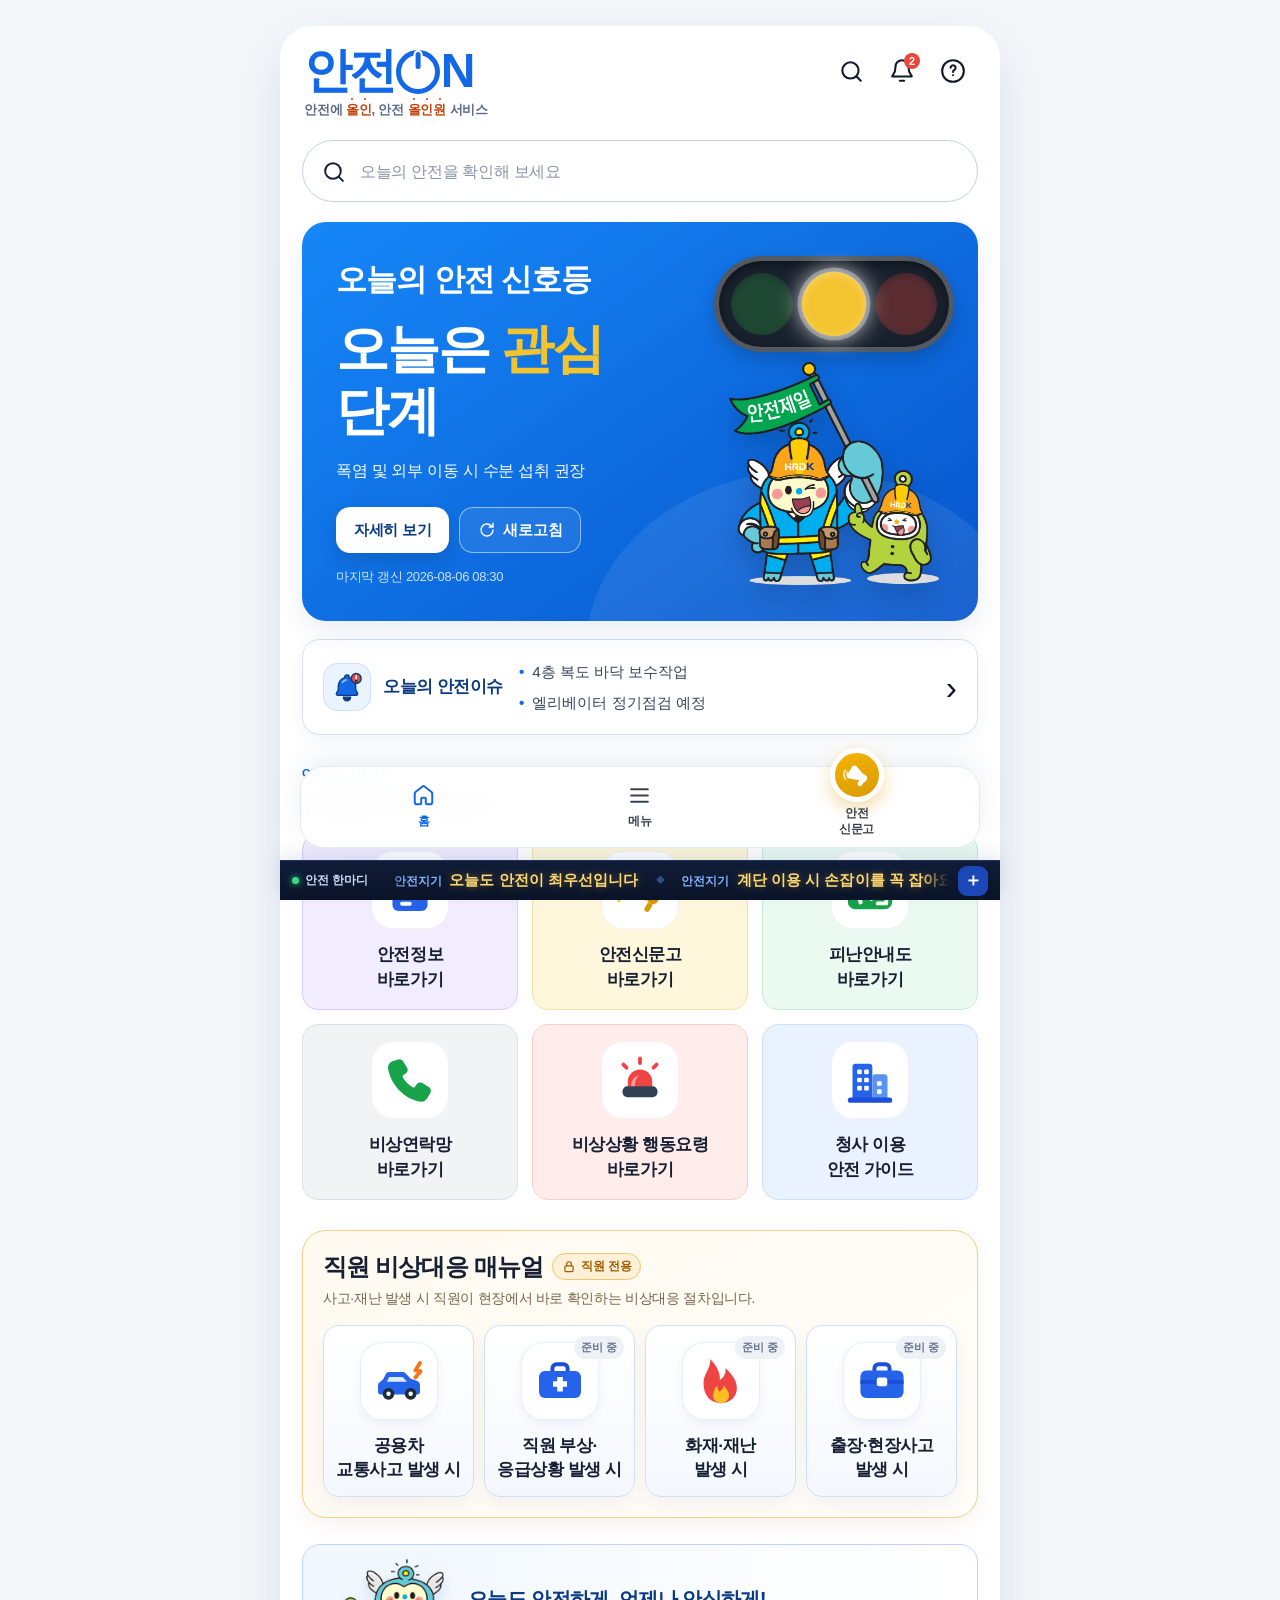
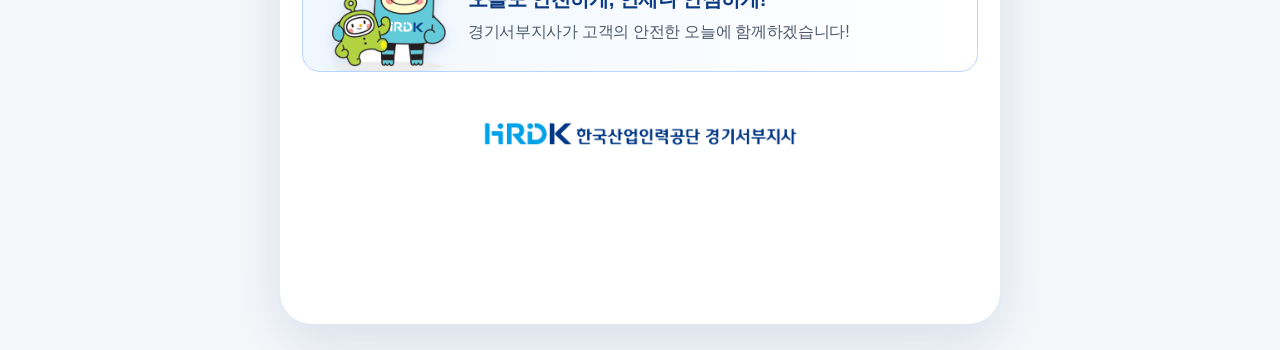
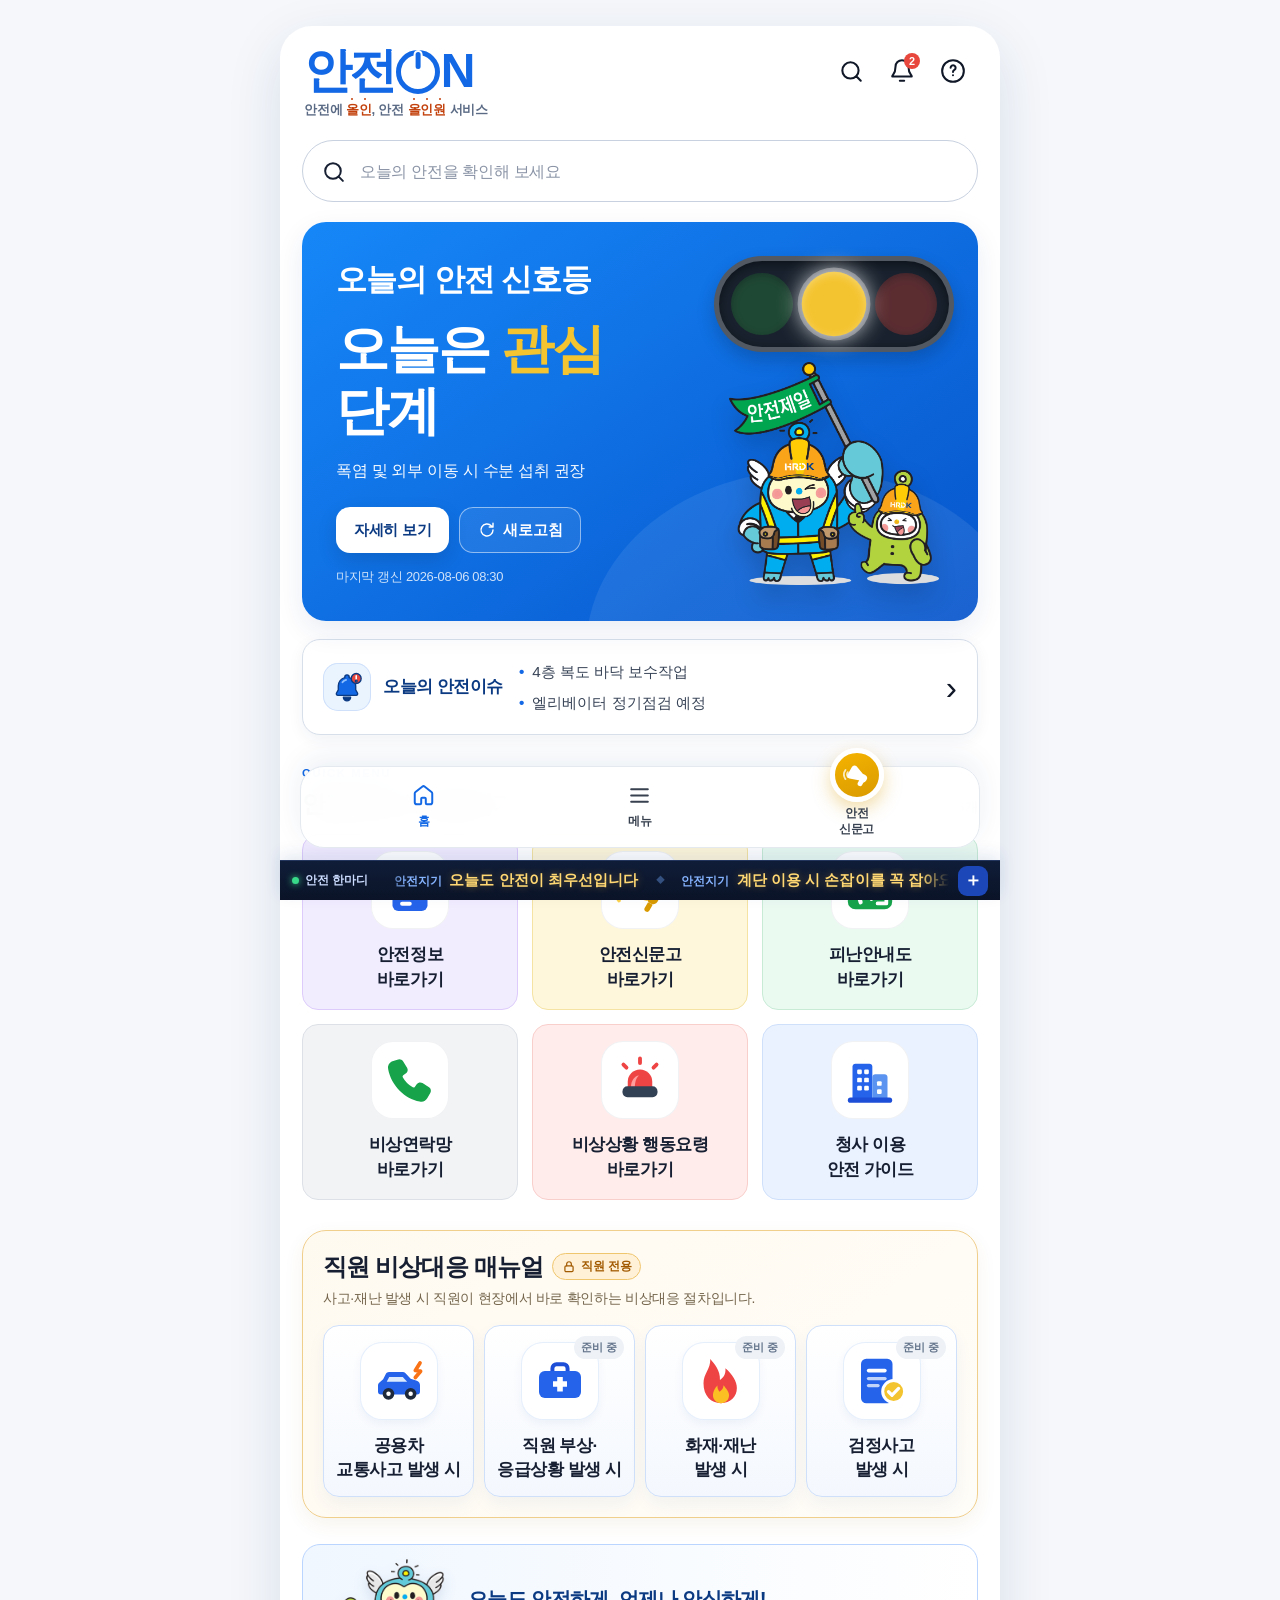
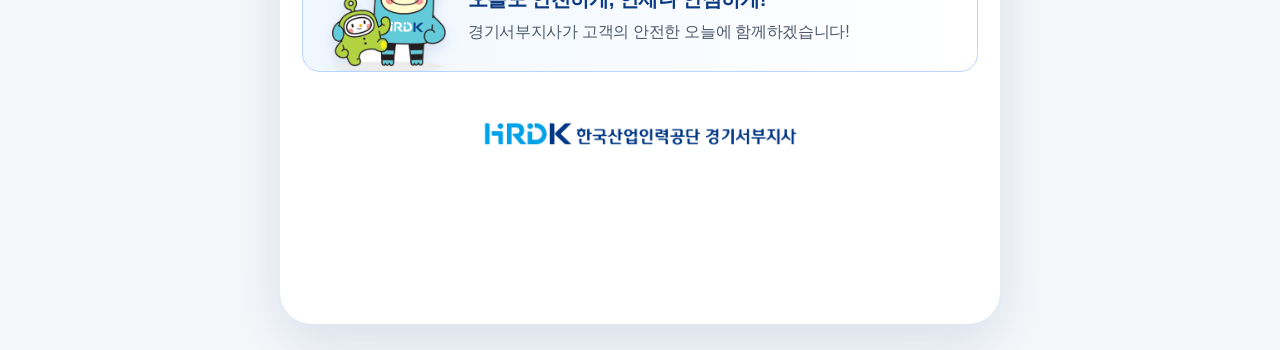
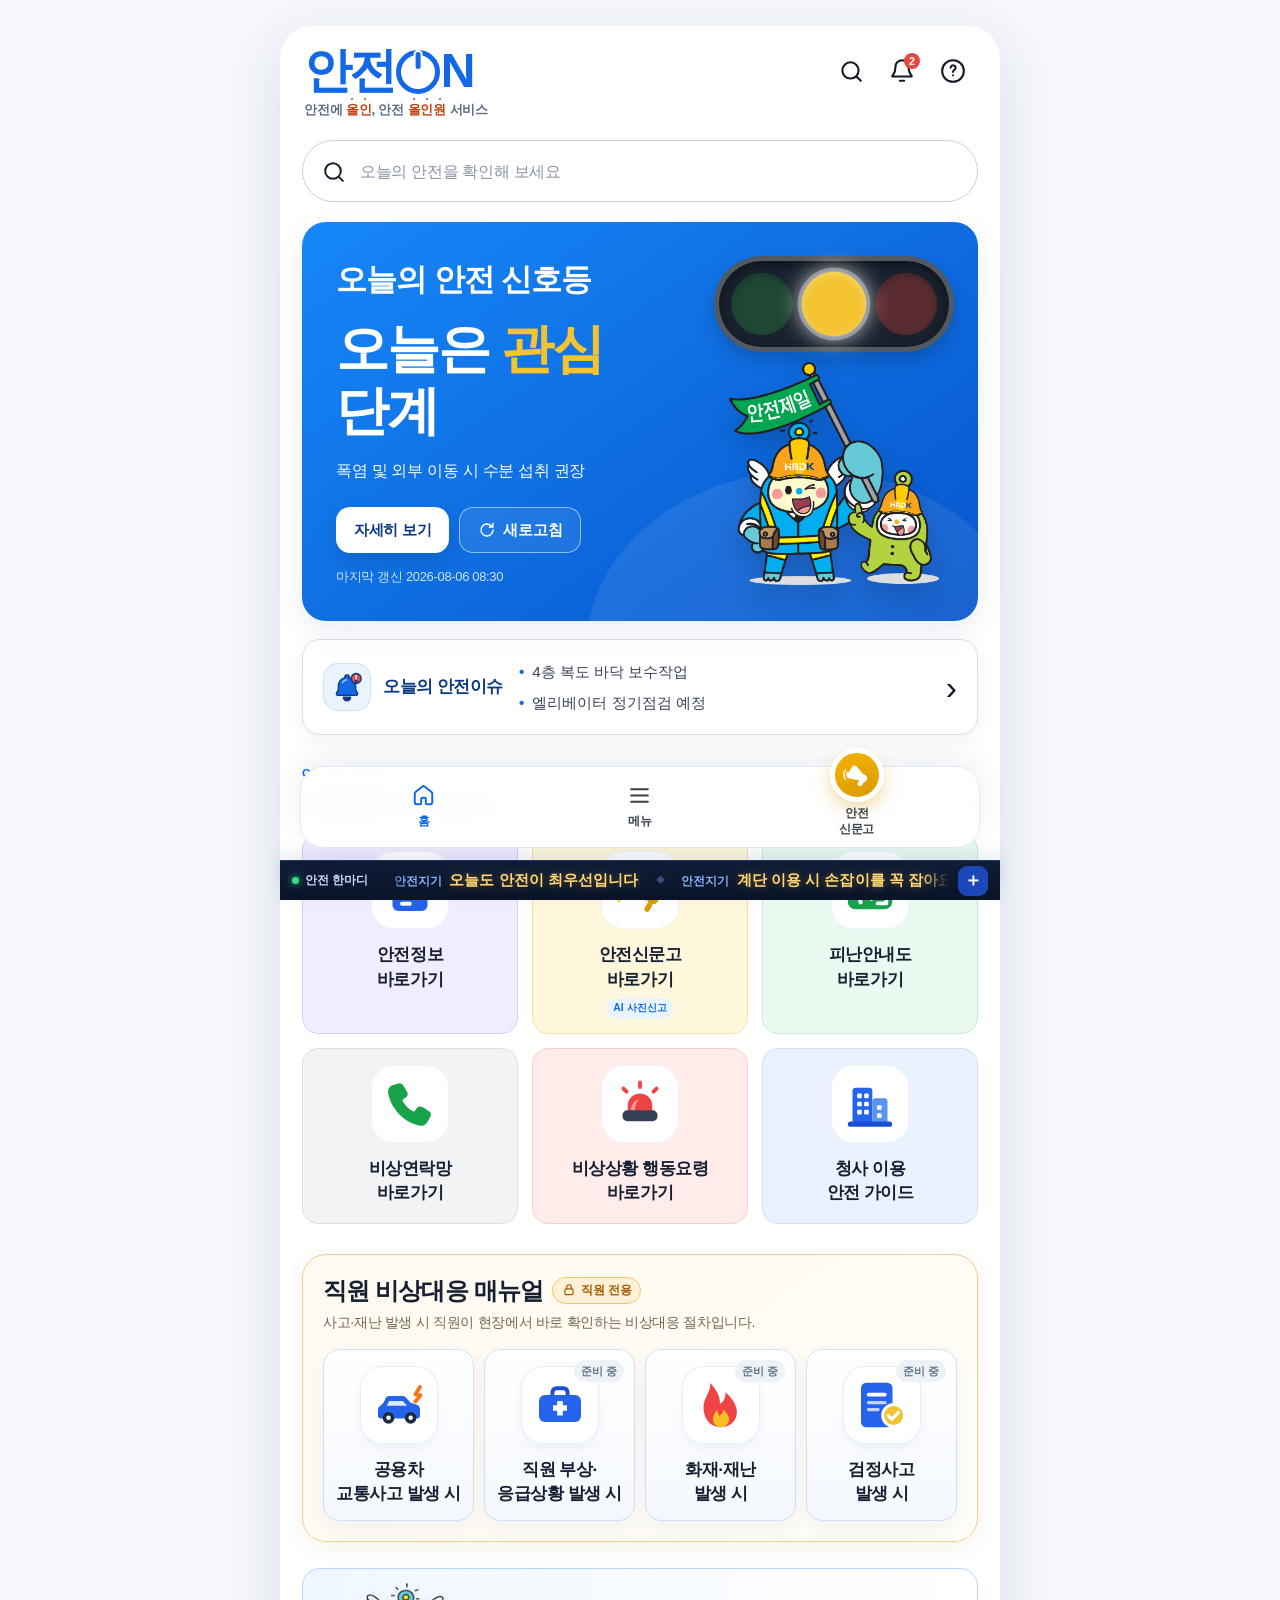
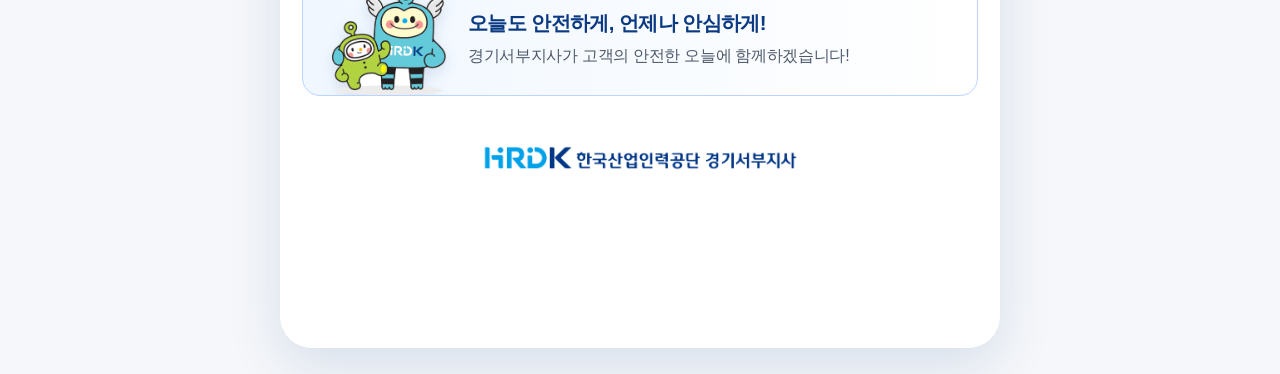
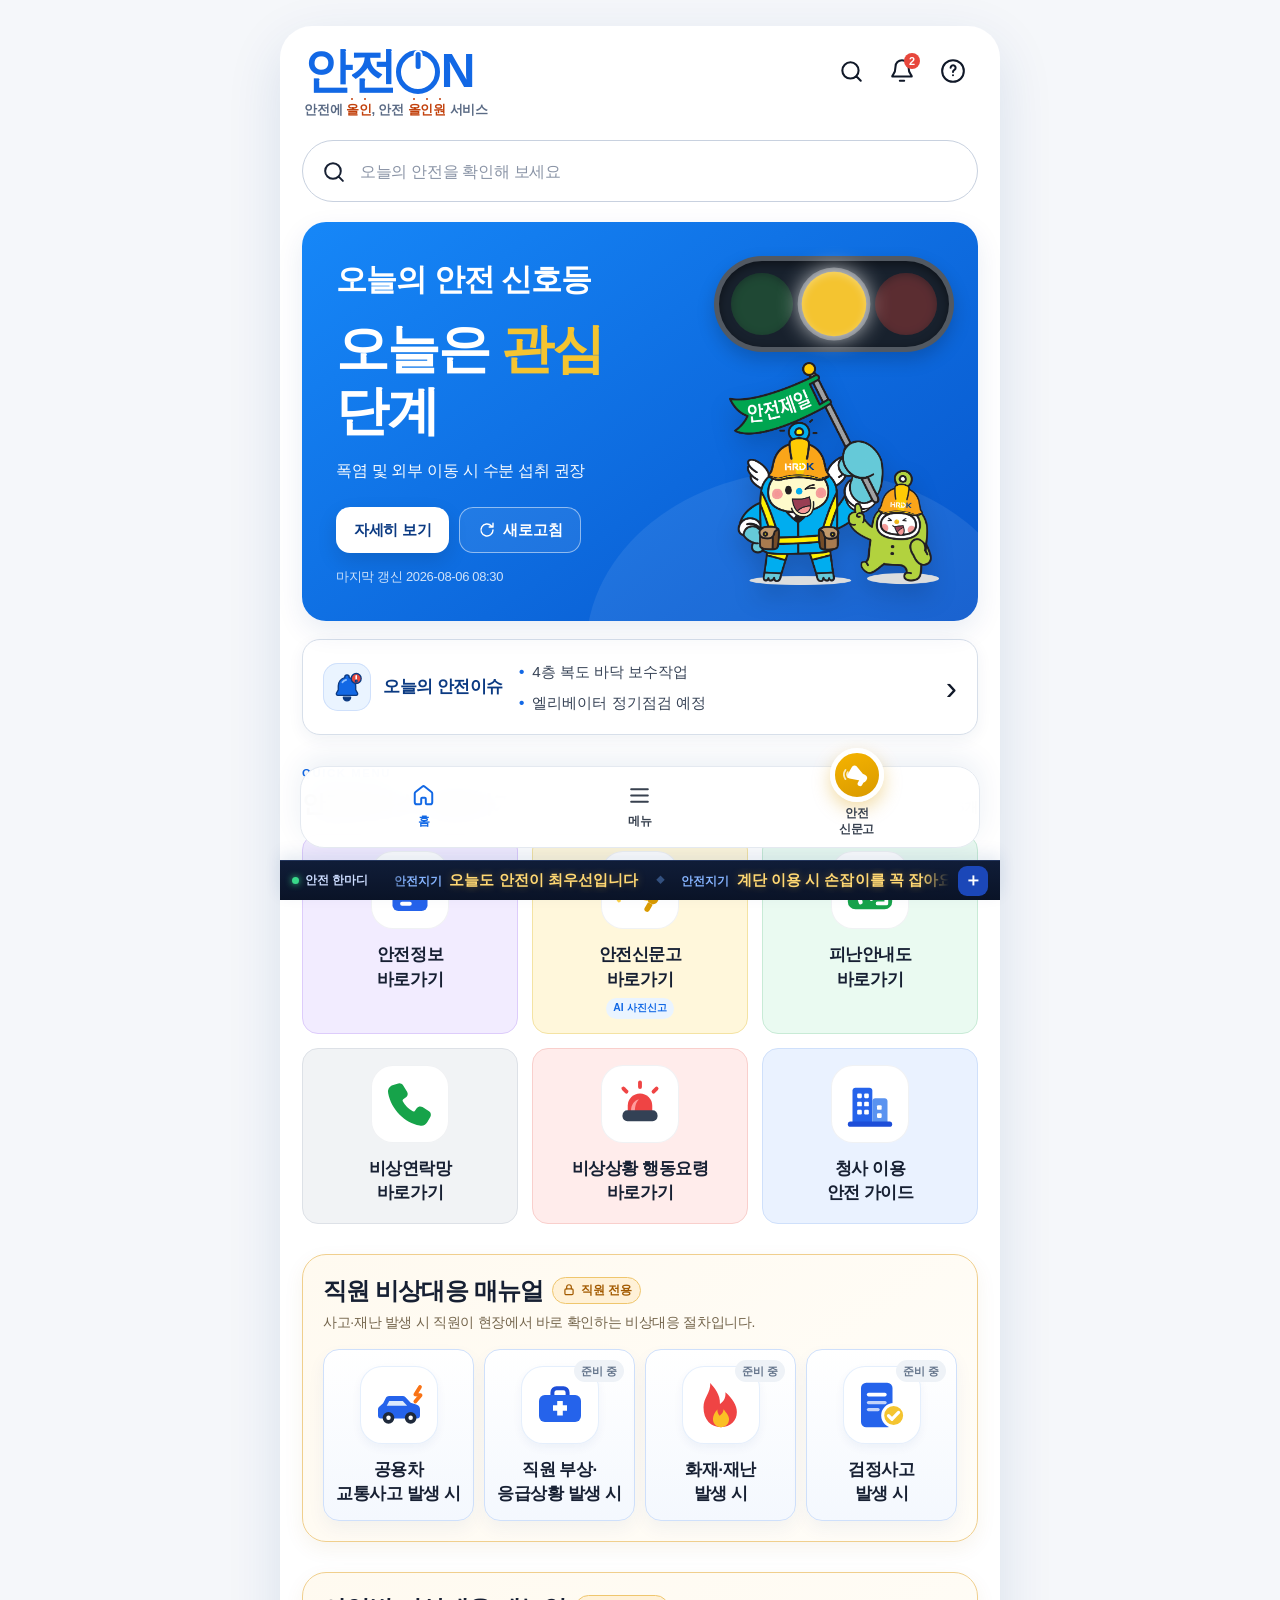
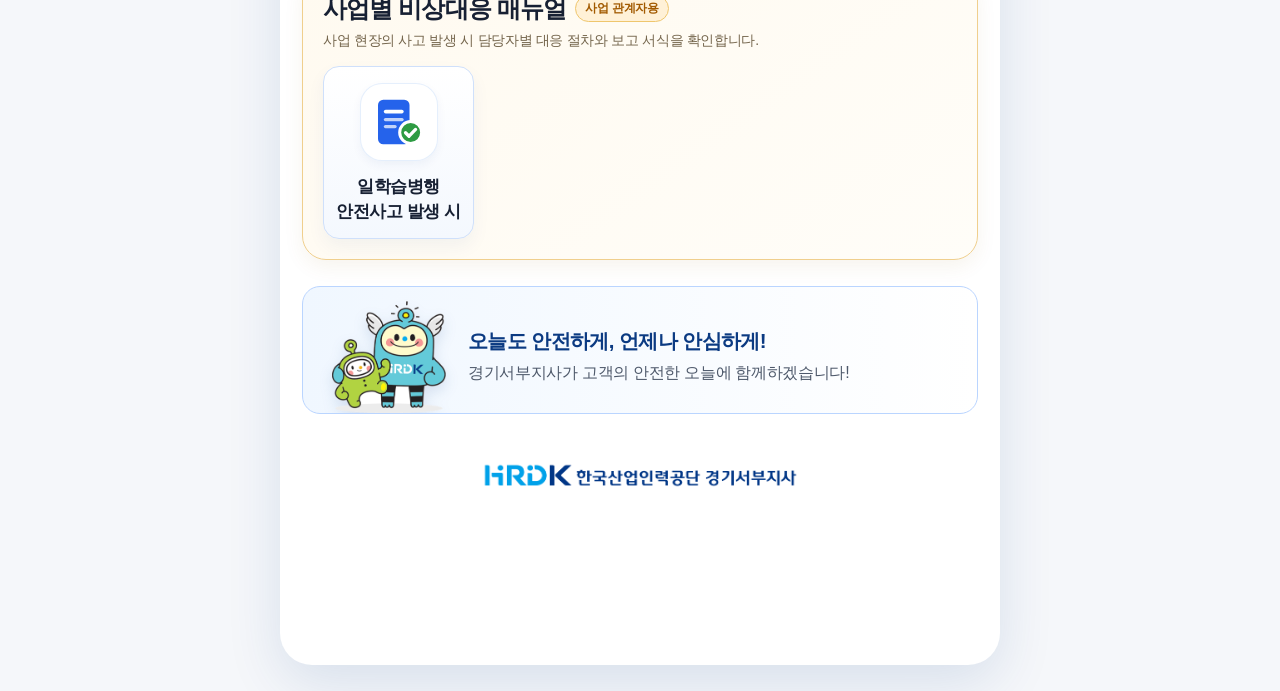
